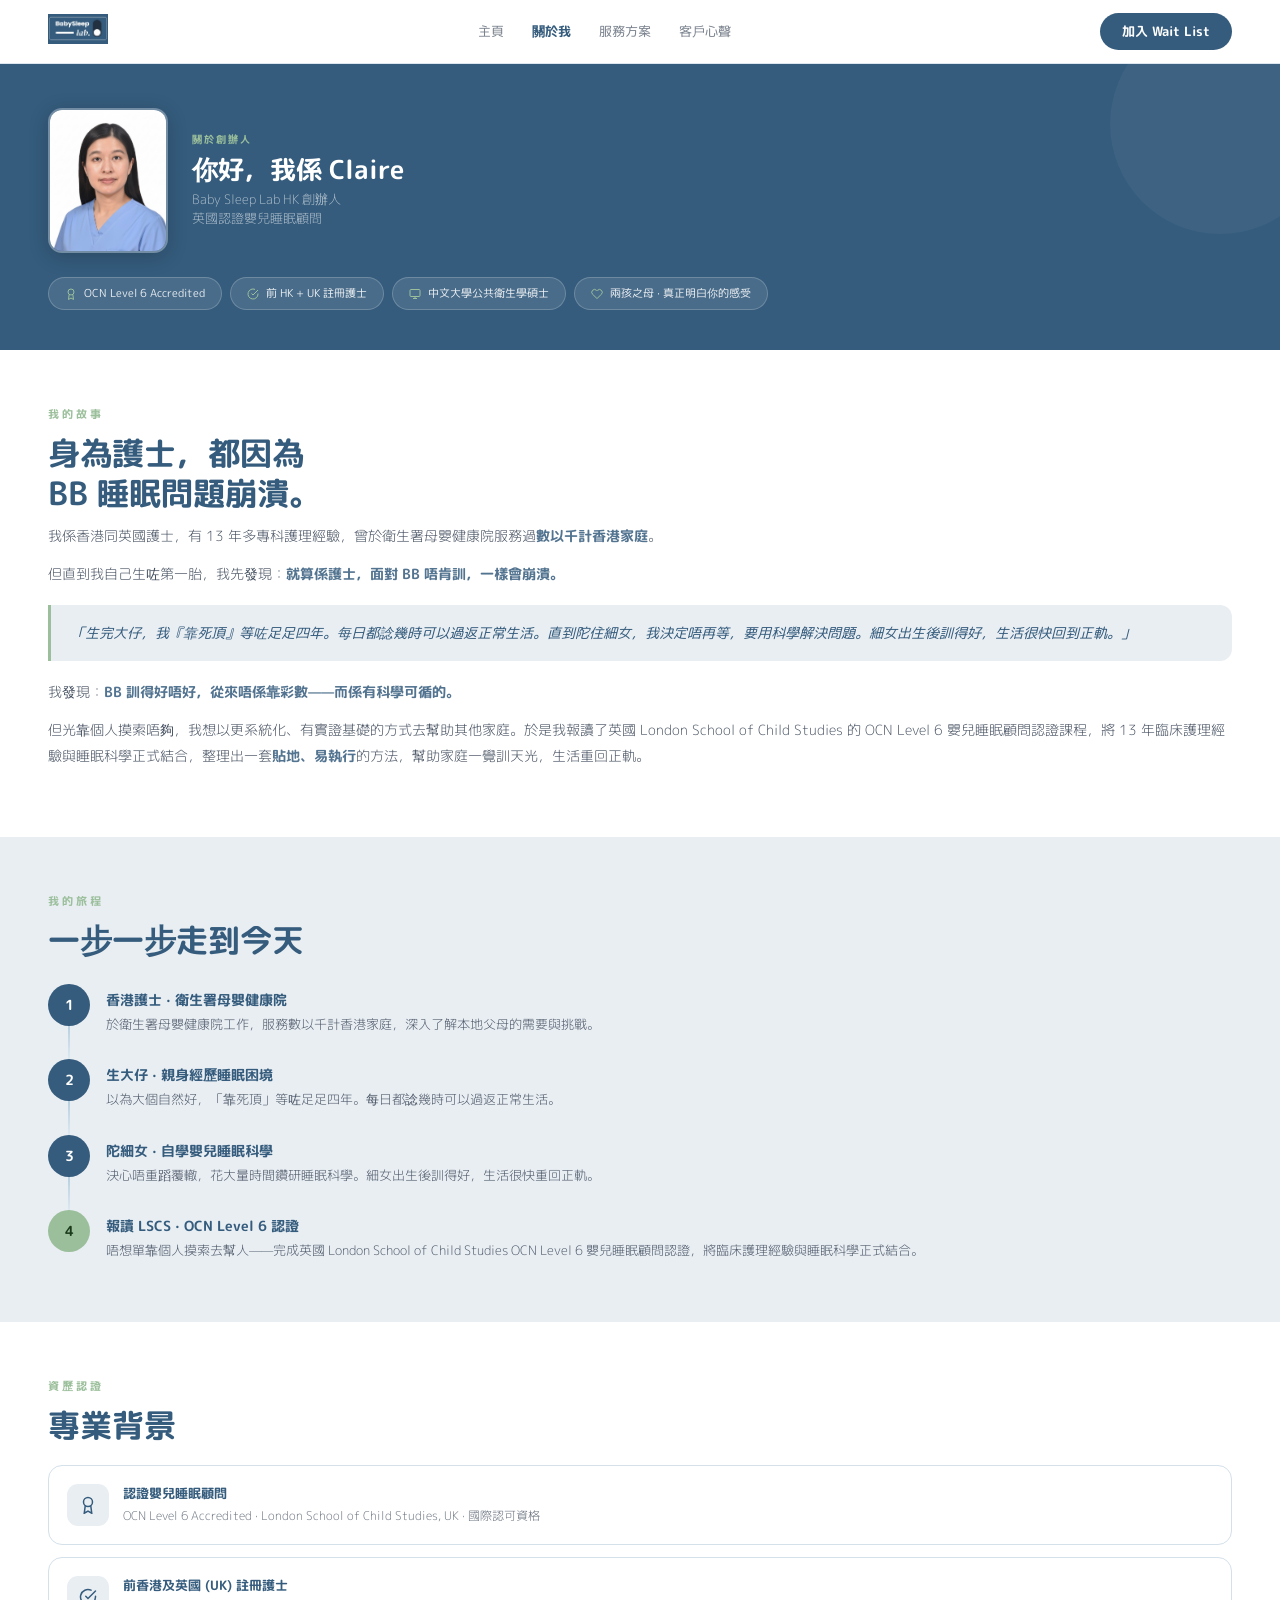
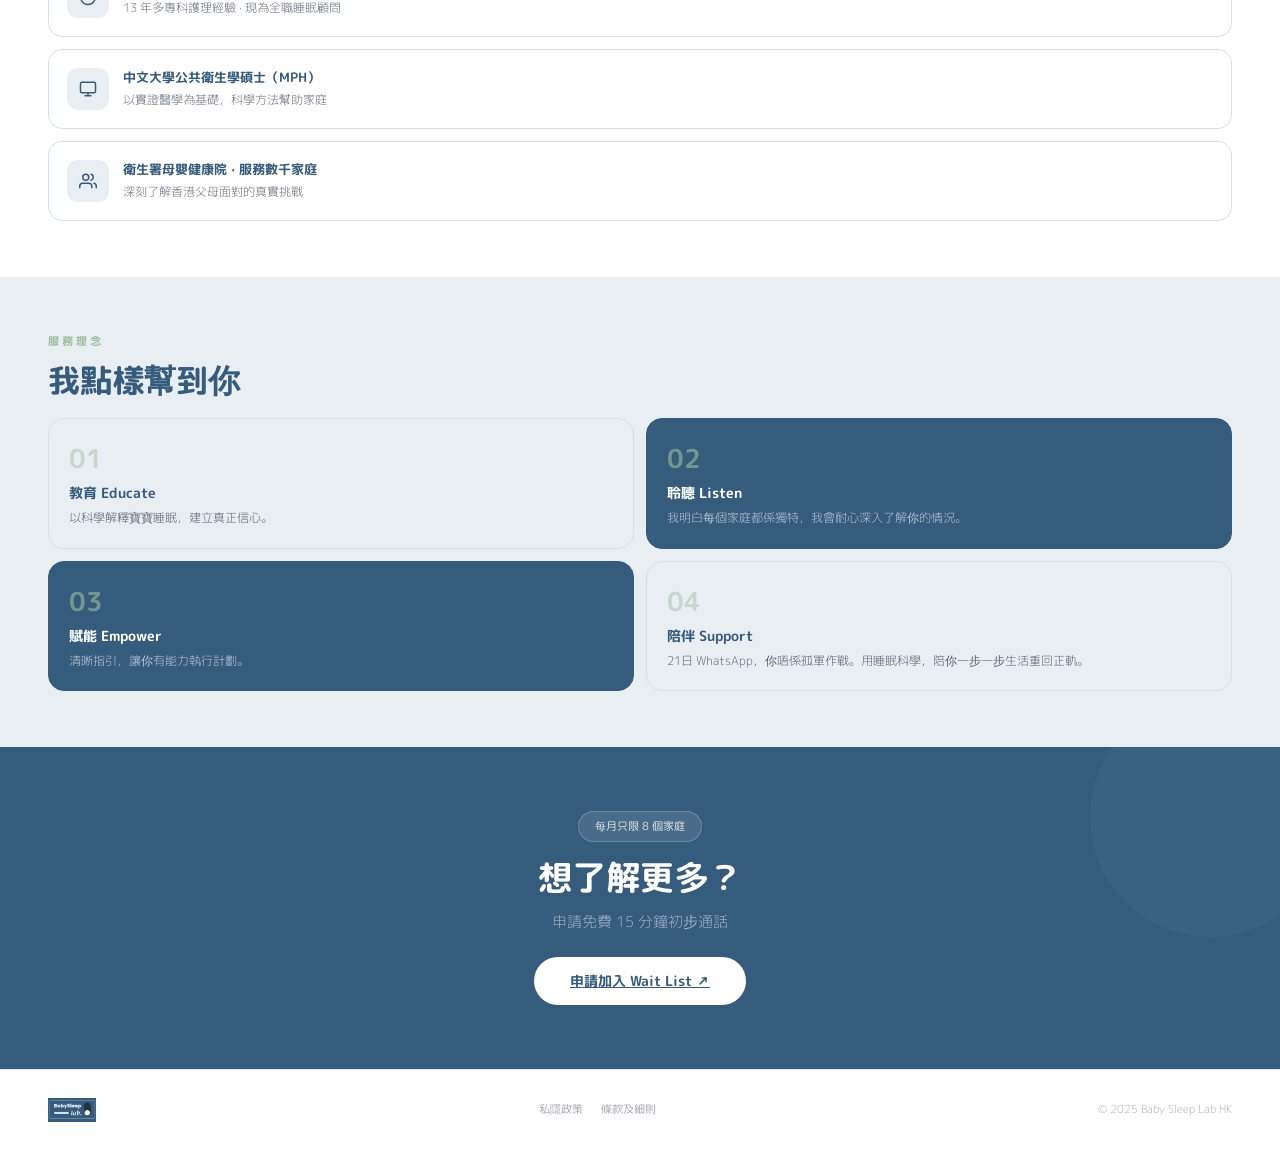
==== about.html @ 4fda9b07 "Add files via upload" ====
<!DOCTYPE html>
<html lang="zh-HK">
<head>
<meta charset="UTF-8">
<meta name="viewport" content="width=device-width, initial-scale=1.0">
<title>關於我 Claire | Baby Sleep Lab HK | 香港嬰兒睡眠顧問</title>
<meta name="description" content="前香港及英國 NHS 註冊護士，OCN Level 6 認證嬰兒睡眠顧問，中文大學公共衛生學碩士。身為護士都因為 BB 睡眠問題崩潰——你的感受，我完全明白。">
<link rel="stylesheet" href="style.css">
<style>
.about-hero{background:var(--blue);padding:44px 48px 40px;position:relative;overflow:hidden;}
.about-hero::before{content:'';position:absolute;top:-50px;right:-50px;width:220px;height:220px;border-radius:50%;background:rgba(255,255,255,0.04);}
.ahgrid{display:grid;grid-template-columns:120px 1fr;gap:24px;align-items:center;position:relative;z-index:1;margin-bottom:24px;}
.av-photo{width:120px;height:145px;border-radius:14px;overflow:hidden;border:2px solid rgba(255,255,255,0.3);flex-shrink:0;box-shadow:0 4px 20px rgba(0,0,0,0.2);}
.av-photo img{width:100%;height:100%;object-fit:cover;object-position:center top;}
.hero-ey{font-size:10px;letter-spacing:2px;text-transform:uppercase;color:var(--green);font-weight:700;margin-bottom:6px;display:block;}
.hero-name{font-size:26px;font-weight:700;color:var(--white);line-height:1.25;margin-bottom:4px;}
.hero-role{font-size:13px;color:rgba(255,255,255,0.6);font-weight:300;line-height:1.5;}
.cpills{display:flex;flex-wrap:wrap;gap:8px;position:relative;z-index:1;}
.cp{background:rgba(255,255,255,0.1);border:0.5px solid rgba(255,255,255,0.2);border-radius:18px;padding:7px 16px;font-size:11px;color:rgba(255,255,255,0.88);font-weight:400;display:flex;align-items:center;gap:7px;}
.cp svg{width:12px;height:12px;stroke:var(--green);fill:none;stroke-width:2;flex-shrink:0;}
.qblock{border-left:3px solid var(--green);padding:16px 20px;background:var(--silver);border-radius:0 12px 12px 0;margin:18px 0;}
.qblock p{font-style:italic;color:var(--blue);font-size:14px;line-height:1.75;font-weight:400;}
.tlrow{display:grid;grid-template-columns:42px 1fr;gap:0 16px;position:relative;}
.tlrow:not(:last-child)::before{content:'';position:absolute;left:20px;top:42px;bottom:0;width:1.5px;background:linear-gradient(to bottom,#b8d0e0,#dde8f0);}
.tldot{width:42px;height:42px;border-radius:50%;background:var(--blue);color:var(--white);display:flex;align-items:center;justify-content:center;font-size:14px;font-weight:700;position:relative;z-index:1;flex-shrink:0;}
.tldot.g{background:var(--green);color:#1a3a1a;}
.tlbody{padding:6px 0 24px;}
.tlbody h4{font-size:14px;font-weight:700;color:var(--blue);margin-bottom:4px;}
.tlbody p{font-size:13px;color:var(--dark);line-height:1.65;font-weight:300;opacity:0.8;}
.tlrow:last-child .tlbody{padding-bottom:4px;}
.credgrid{display:flex;flex-direction:column;gap:12px;}
.credcard{background:var(--white);border-radius:14px;padding:18px;border:0.5px solid #d4e0ea;display:flex;gap:14px;align-items:flex-start;}
.credico{width:42px;height:42px;border-radius:11px;background:var(--silver);display:flex;align-items:center;justify-content:center;flex-shrink:0;}
.credico svg{width:18px;height:18px;stroke:var(--blue);fill:none;stroke-width:2;stroke-linecap:round;}
.credcard h4{font-size:13px;font-weight:700;color:var(--blue);margin-bottom:3px;}
.credcard p{font-size:12px;color:var(--dark);line-height:1.6;font-weight:300;opacity:0.7;}
.mc-grid{display:grid;grid-template-columns:1fr 1fr;gap:12px;}
.mc{border-radius:16px;padding:20px;border:0.5px solid #d4e0ea;}
.mc.hi{background:var(--blue);border-color:var(--blue);}
.mcnum{font-size:26px;font-weight:700;color:var(--green);margin-bottom:6px;opacity:0.45;}
.mc.hi .mcnum{color:#9BBF9B;opacity:0.6;}
.mc h3{font-size:14px;font-weight:700;color:var(--blue);margin-bottom:5px;}
.mc.hi h3{color:var(--white);}
.mc p{font-size:12px;color:var(--dark);line-height:1.65;font-weight:300;opacity:0.75;}
.mc.hi p{color:rgba(255,255,255,0.68);opacity:1;}

@media(max-width:768px){
  .about-hero{padding:28px 18px 24px;}
  .ahgrid{grid-template-columns:88px 1fr;gap:16px;}
  .av-photo{width:88px;height:105px;}
  .hero-name{font-size:20px;}
  .hero-role{font-size:11px;}
  .cp{font-size:10px;padding:5px 12px;}
  .mc-grid{grid-template-columns:1fr 1fr;}
  .tlrow{grid-template-columns:36px 1fr;gap:0 12px;}
  .tldot{width:36px;height:36px;font-size:12px;}
  .tlrow:not(:last-child)::before{left:17px;top:36px;}
}
</style>
</head>
<body>

<nav class="nav">
  <a href="index.html"><img src="images/logo.png" alt="Baby Sleep Lab HK"></a>
  <div class="nav-links">
    <a href="index.html">主頁</a>
    <a href="about.html" class="active">關於我</a>
    <a href="services.html">服務方案</a>
    <a href="testimonials.html">客戶心聲</a>
  </div>
  <a href="index.html#apply" class="nav-btn">加入 Wait List</a>
</nav>

<div class="about-hero">
  <div class="ahgrid">
    <div class="av-photo"><img src="images/claire.jpg" alt="Claire"></div>
    <div>
      <span class="hero-ey">關於創辦人</span>
      <div class="hero-name">你好，我係 Claire</div>
      <div class="hero-role">Baby Sleep Lab HK 創辦人<br>英國認證嬰兒睡眠顧問</div>
    </div>
  </div>
  <div class="cpills">
    <span class="cp"><svg viewBox="0 0 24 24"><circle cx="12" cy="8" r="6"/><path d="M8.21 13.89L7 23l5-3 5 3-1.21-9.12"/></svg>OCN Level 6 Accredited</span>
    <span class="cp"><svg viewBox="0 0 24 24"><path d="M22 11.08V12a10 10 0 1 1-5.93-9.14"/><polyline points="22 4 12 14.01 9 11.01"/></svg>前 HK + UK 註冊護士</span>
    <span class="cp"><svg viewBox="0 0 24 24"><rect x="2" y="3" width="20" height="14" rx="2"/><path d="M8 21h8M12 17v4"/></svg>中文大學公共衛生學碩士</span>
    <span class="cp"><svg viewBox="0 0 24 24"><path d="M20.84 4.61a5.5 5.5 0 0 0-7.78 0L12 5.67l-1.06-1.06a5.5 5.5 0 0 0-7.78 7.78l1.06 1.06L12 21.23l7.78-7.78 1.06-1.06a5.5 5.5 0 0 0 0-7.78z"/></svg>兩孩之母 · 真正明白你的感受</span>
  </div>
</div>

<div class="sec">
  <span class="ey">我的故事</span>
  <h2 class="h2">身為護士，都因為<br>BB 睡眠問題崩潰。</h2>
  <p class="body-txt">我係香港同英國護士，有 13 年多專科護理經驗，曾於衛生署母嬰健康院服務過<strong>數以千計香港家庭</strong>。</p>
  <p class="body-txt">但直到我自己生咗第一胎，我先發現：<strong>就算係護士，面對 BB 唔肯訓，一樣會崩潰。</strong></p>
  <div class="qblock"><p>「生完大仔，我『靠死頂』等咗足足四年。每日都諗幾時可以過返正常生活。直到陀住細女，我決定唔再等，要用科學解決問題。細女出生後訓得好，生活很快回到正軌。」</p></div>
  <p class="body-txt">我發現：<strong>BB 訓得好唔好，從來唔係靠彩數——而係有科學可循的。</strong></p>
  <p class="body-txt">但光靠個人摸索唔夠，我想以更系統化、有實證基礎的方式去幫助其他家庭。於是我報讀了英國 London School of Child Studies 的 OCN Level 6 嬰兒睡眠顧問認證課程，將 13 年臨床護理經驗與睡眠科學正式結合，整理出一套<strong>貼地、易執行</strong>的方法，幫助家庭一覺訓天光，生活重回正軌。</p>
</div>

<div class="sec sl">
  <span class="ey">我的旅程</span>
  <h2 class="h2" style="margin-bottom:24px;">一步一步走到今天</h2>
  <div class="tlrow"><div class="tldot">1</div><div class="tlbody"><h4>香港護士 · 衛生署母嬰健康院</h4><p>於衛生署母嬰健康院工作，服務數以千計香港家庭，深入了解本地父母的需要與挑戰。</p></div></div>
  <div class="tlrow"><div class="tldot">2</div><div class="tlbody"><h4>生大仔 · 親身經歷睡眠困境</h4><p>以為大個自然好，「靠死頂」等咗足足四年。每日都諗幾時可以過返正常生活。</p></div></div>
  <div class="tlrow"><div class="tldot">3</div><div class="tlbody"><h4>陀細女 · 自學嬰兒睡眠科學</h4><p>決心唔重蹈覆轍，花大量時間鑽研睡眠科學。細女出生後訓得好，生活很快重回正軌。</p></div></div>
  <div class="tlrow"><div class="tldot g">4</div><div class="tlbody"><h4>報讀 LSCS · OCN Level 6 認證</h4><p>唔想單靠個人摸索去幫人——完成英國 London School of Child Studies OCN Level 6 嬰兒睡眠顧問認證，將臨床護理經驗與睡眠科學正式結合。</p></div></div>
</div>

<div class="sec">
  <span class="ey">資歷認證</span>
  <h2 class="h2" style="margin-bottom:20px;">專業背景</h2>
  <div class="credgrid">
    <div class="credcard"><div class="credico"><svg viewBox="0 0 24 24"><circle cx="12" cy="8" r="6"/><path d="M8.21 13.89L7 23l5-3 5 3-1.21-9.12"/></svg></div><div><h4>認證嬰兒睡眠顧問</h4><p>OCN Level 6 Accredited · London School of Child Studies, UK · 國際認可資格</p></div></div>
    <div class="credcard"><div class="credico"><svg viewBox="0 0 24 24"><path d="M22 11.08V12a10 10 0 1 1-5.93-9.14"/><polyline points="22 4 12 14.01 9 11.01"/></svg></div><div><h4>前香港及英國 (UK) 註冊護士</h4><p>13 年多專科護理經驗 · 現為全職睡眠顧問</p></div></div>
    <div class="credcard"><div class="credico"><svg viewBox="0 0 24 24"><rect x="2" y="3" width="20" height="14" rx="2"/><path d="M8 21h8M12 17v4"/></svg></div><div><h4>中文大學公共衛生學碩士（MPH）</h4><p>以實證醫學為基礎，科學方法幫助家庭</p></div></div>
    <div class="credcard"><div class="credico"><svg viewBox="0 0 24 24"><path d="M17 21v-2a4 4 0 0 0-4-4H5a4 4 0 0 0-4 4v2"/><circle cx="9" cy="7" r="4"/><path d="M23 21v-2a4 4 0 0 0-3-3.87"/><path d="M16 3.13a4 4 0 0 1 0 7.75"/></svg></div><div><h4>衛生署母嬰健康院 · 服務數千家庭</h4><p>深刻了解香港父母面對的真實挑戰</p></div></div>
  </div>
</div>

<div class="sec sl">
  <span class="ey">服務理念</span>
  <h2 class="h2" style="margin-bottom:18px;">我點樣幫到你</h2>
  <div class="mc-grid">
    <div class="mc"><div class="mcnum">01</div><h3>教育 Educate</h3><p>以科學解釋寶寶睡眠，建立真正信心。</p></div>
    <div class="mc hi"><div class="mcnum">02</div><h3>聆聽 Listen</h3><p>我明白每個家庭都係獨特，我會耐心深入了解你的情況。</p></div>
    <div class="mc hi"><div class="mcnum">03</div><h3>賦能 Empower</h3><p>清晰指引，讓你有能力執行計劃。</p></div>
    <div class="mc"><div class="mcnum">04</div><h3>陪伴 Support</h3><p>21日 WhatsApp，你唔係孤軍作戰。用睡眠科學，陪你一步一步生活重回正軌。</p></div>
  </div>
</div>

<div class="cta-sec">
  <div class="cl"><span>每月只限 8 個家庭</span></div>
  <h2>想了解更多？</h2>
  <p>申請免費 15 分鐘初步通話</p>
  <a href="index.html#apply" class="btn-white" style="display:inline-block;">申請加入 Wait List ↗</a>
</div>

<div class="footer">
  <img src="images/logo.png" alt="Baby Sleep Lab HK">
  <div class="footer-links"><a href="#">私隱政策</a><a href="#">條款及細則</a></div>
  <p>© 2025 Baby Sleep Lab HK</p>
</div>

</body>
</html>
---- style.css ----
@import url('https://fonts.googleapis.com/css2?family=M+PLUS+Rounded+1c:wght@300;400;500;700&display=swap');

*{box-sizing:border-box;margin:0;padding:0;}
:root{
  --blue:#355C7D;
  --green:#9BBF9B;
  --silver:#E9EEF3;
  --dark:#233043;
  --white:#FFFFFF;
  --cream:#F8F5F0;
  --f:'M PLUS Rounded 1c',sans-serif;
}
body{font-family:var(--f);color:var(--dark);}

/* ── NAV ── */
.nav{background:var(--white);padding:0 48px;height:64px;display:flex;justify-content:space-between;align-items:center;border-bottom:0.5px solid #dde6ee;position:sticky;top:0;z-index:100;}
.nav img{height:30px;}
.nav-links{display:flex;gap:28px;align-items:center;}
.nav-links a{font-size:13px;color:var(--dark);opacity:0.6;text-decoration:none;cursor:pointer;}
.nav-links a.active{opacity:1;color:var(--blue);font-weight:700;}
.nav-btn{background:var(--blue);color:var(--white);padding:9px 22px;border-radius:24px;font-size:13px;border:none;cursor:pointer;font-family:var(--f);font-weight:700;text-decoration:none;}

/* ── FOMO BAR ── */
.fomo-bar{background:linear-gradient(135deg,#2a4a6a,var(--blue));padding:10px 20px;display:flex;align-items:center;justify-content:center;gap:8px;}
.fomo-dot{width:8px;height:8px;border-radius:50%;background:#ff6b6b;animation:fp 1.5s infinite;flex-shrink:0;}
@keyframes fp{0%,100%{opacity:1;transform:scale(1);}50%{opacity:0.5;transform:scale(0.8);}}
.fomo-bar span{font-size:12px;color:rgba(255,255,255,0.9);text-align:center;}
.fomo-bar strong{color:#FFD700;font-weight:700;}

/* ── COMMON ── */
.ey{font-size:11px;letter-spacing:3px;text-transform:uppercase;color:var(--green);font-weight:700;display:block;margin-bottom:10px;}
.h1{font-size:48px;font-weight:700;line-height:1.18;color:var(--blue);margin-bottom:14px;}
.h1 em{font-style:normal;color:#4a7fa8;}
.h2{font-size:32px;font-weight:700;color:var(--blue);line-height:1.25;margin-bottom:10px;}
.sub{font-size:15px;color:var(--dark);opacity:0.6;font-weight:300;line-height:1.75;margin-bottom:28px;}
.body-txt{font-size:14px;color:var(--dark);opacity:0.85;line-height:1.85;font-weight:300;margin-bottom:12px;}
.body-txt strong{font-weight:700;color:var(--blue);}
.sec{padding:56px 48px;background:var(--white);}
.sec.sl{background:var(--silver);}
.sec.cr{background:var(--cream);}
.divider{height:0.5px;background:#e0eaf2;}
.btn-main{background:var(--blue);color:var(--white);padding:14px 32px;border-radius:28px;font-size:14px;font-weight:700;border:none;cursor:pointer;font-family:var(--f);display:inline-block;text-decoration:none;}
.btn-outline{background:transparent;color:var(--blue);padding:14px 32px;border-radius:28px;font-size:14px;font-weight:500;border:1.5px solid var(--blue);cursor:pointer;font-family:var(--f);display:inline-block;text-decoration:none;}
.btn-white{background:var(--white);color:var(--blue);padding:14px 36px;border-radius:28px;font-size:14px;font-weight:700;border:none;cursor:pointer;font-family:var(--f);}

/* ── TRUST BAR ── */
.trust-bar{background:var(--blue);padding:20px 48px;display:flex;justify-content:space-around;flex-wrap:wrap;}
.ti{display:flex;flex-direction:column;align-items:center;gap:4px;padding:8px 20px;}
.tn{font-size:24px;font-weight:700;color:var(--white);}
.tl{font-size:10px;color:rgba(255,255,255,0.55);letter-spacing:1px;text-transform:uppercase;}

/* ── CERT ROWS ── */
.cert-stack{display:flex;flex-direction:column;gap:8px;}
.crow{display:flex;align-items:center;gap:10px;background:var(--white);border:0.5px solid #c4d4de;border-radius:12px;padding:10px 14px;}
.cico{width:30px;height:30px;border-radius:8px;background:var(--silver);display:flex;align-items:center;justify-content:center;flex-shrink:0;}
.cico svg{width:13px;height:13px;stroke:var(--blue);fill:none;stroke-width:2;stroke-linecap:round;stroke-linejoin:round;}
.cmain{font-size:13px;font-weight:700;color:var(--blue);}
.csub{font-size:11px;color:var(--dark);opacity:0.5;font-weight:300;}

/* ── STEPS ── */
.step{display:grid;grid-template-columns:52px 1fr;gap:0 18px;position:relative;}
.step:not(:last-child)::before{content:'';position:absolute;left:25px;top:52px;bottom:0;width:1.5px;background:linear-gradient(to bottom,#b8d0e0,#dde8f0);}
.sn{width:52px;height:52px;border-radius:50%;background:var(--blue);color:var(--white);display:flex;align-items:center;justify-content:center;font-size:18px;font-weight:700;position:relative;z-index:1;flex-shrink:0;}
.sn.g{background:var(--green);color:#1a3a1a;}
.sb{padding:8px 0 30px;}
.stag{display:inline-flex;font-size:10px;letter-spacing:1.5px;text-transform:uppercase;padding:3px 10px;border-radius:18px;margin-bottom:8px;font-weight:700;}
.tf{background:#E8F5E9;color:#2e7d32;}
.ti2{background:var(--silver);color:var(--blue);}
.ts{background:#FFF8E1;color:#e65100;}
.sb h3{font-size:16px;font-weight:700;color:var(--blue);margin-bottom:5px;}
.sb p{font-size:13px;color:var(--dark);line-height:1.75;font-weight:300;opacity:0.82;}
.sb p strong{font-weight:700;color:var(--blue);}
.chips{display:flex;flex-wrap:wrap;gap:6px;margin-top:8px;}
.chip{font-size:11px;color:var(--blue);background:var(--white);border:0.5px solid #b8d0e0;border-radius:18px;padding:4px 12px;}
.chip.hl{background:var(--blue);color:var(--white);border-color:var(--blue);}
.bonus-bx{background:#FFF8E1;border:0.5px solid #f0d080;border-radius:10px;padding:12px 14px;margin-top:10px;display:flex;gap:10px;}
.bonus-ico{width:26px;height:26px;border-radius:6px;background:#FFE082;display:flex;align-items:center;justify-content:center;flex-shrink:0;}
.bonus-ico svg{width:11px;height:11px;stroke:#e65100;fill:none;stroke-width:2.5;stroke-linecap:round;}
.bonus-txt p{font-size:12px;color:#7a4000;font-weight:300;line-height:1.55;}
.bonus-txt strong{font-weight:700;}
.step:last-child .sb{padding-bottom:4px;}

/* ── NOTE BAR ── */
.nb{background:var(--blue);padding:20px 48px;display:flex;align-items:flex-start;gap:14px;}
.nb svg{width:16px;height:16px;stroke:var(--green);fill:none;stroke-width:2;flex-shrink:0;margin-top:2px;}
.nb p{font-size:14px;color:rgba(255,255,255,0.82);font-weight:300;line-height:1.65;}
.nb p strong{font-weight:700;color:var(--white);}

/* ── BEFORE AFTER ── */
.ba-row{display:flex;gap:12px;align-items:stretch;margin-bottom:10px;}
.ba-card{flex:1;border-radius:14px;padding:18px;border:0.5px solid #d4e0ea;background:var(--white);}
.ba-tag{display:inline-block;font-size:9px;letter-spacing:1.5px;text-transform:uppercase;padding:3px 9px;border-radius:16px;margin-bottom:10px;font-weight:700;}
.btb{background:#fde8e8;color:#c0392b;}
.bta{background:#e8f5e9;color:#2e7d32;}
.ba-card h4{font-size:24px;font-weight:700;color:var(--blue);margin-bottom:4px;}
.ba-card p{font-size:12px;color:var(--dark);font-weight:300;opacity:0.7;}
.ba-mid{display:flex;align-items:center;justify-content:center;font-size:24px;color:var(--green);font-weight:700;flex-shrink:0;}
.ba-note{text-align:center;padding:12px 16px;background:var(--silver);border-radius:11px;font-size:13px;color:var(--blue);font-weight:500;}

/* ── TESTIMONIAL CARDS ── */
.tgrid{display:grid;grid-template-columns:1fr 1fr;gap:14px;}
.tc{background:var(--white);border-radius:14px;padding:22px;border:0.5px solid #d4e0ea;}
.tc.sl{background:var(--silver);}
.stars{display:flex;gap:3px;margin-bottom:10px;}
.star{color:var(--green);font-size:14px;}
.tq{font-size:14px;color:var(--dark);line-height:1.8;font-weight:300;font-style:italic;margin-bottom:12px;opacity:0.9;}
.tname{font-size:13px;color:var(--blue);font-weight:700;}
.tdet{font-size:11px;color:var(--dark);opacity:0.4;margin-top:2px;}

/* ── WAIT LIST FORM ── */
.form-wrap{background:var(--white);border-radius:16px;padding:32px;border:0.5px solid #cddae6;}
.fg{display:grid;grid-template-columns:1fr 1fr;gap:15px 20px;}
.fi{display:flex;flex-direction:column;gap:7px;}
.fi.full{grid-column:1/-1;}
.fi label{font-size:11px;letter-spacing:1.5px;text-transform:uppercase;color:var(--blue);font-weight:700;opacity:0.75;}
.req{color:var(--green);}
input,select,textarea{font-family:var(--f);font-size:14px;color:var(--dark);background:var(--white);border:0.5px solid #b8cedd;border-radius:10px;padding:12px 14px;width:100%;outline:none;font-weight:300;transition:border-color 0.2s;-webkit-appearance:none;}
input:focus,select:focus,textarea:focus{border-color:var(--blue);}
select{background-image:url("data:image/svg+xml,%3Csvg xmlns='http://www.w3.org/2000/svg' width='12' height='8' viewBox='0 0 12 8'%3E%3Cpath d='M1 1l5 5 5-5' stroke='%23355C7D' stroke-width='1.5' fill='none' stroke-linecap='round'/%3E%3C/svg%3E");background-repeat:no-repeat;background-position:right 14px center;padding-right:38px;}
textarea{resize:vertical;min-height:80px;line-height:1.6;}
.so{display:flex;flex-direction:column;gap:10px;}
.sopt{border:0.5px solid #b8cedd;border-radius:10px;padding:13px 15px;cursor:pointer;transition:all 0.2s;}
.sopt.sel{border-color:var(--blue);background:var(--silver);}
.sopt-t{font-size:13px;font-weight:700;color:var(--dark);}
.sopt-d{font-size:11px;color:var(--dark);opacity:0.5;margin-top:2px;}
.fdiv{height:0.5px;background:#dde6ee;margin:16px 0;}
.priv{display:flex;gap:12px;align-items:flex-start;margin-bottom:16px;}
.priv input{width:18px;height:18px;min-width:18px;margin-top:2px;accent-color:var(--blue);}
.priv p{font-size:12px;color:var(--dark);opacity:0.55;line-height:1.6;font-weight:300;}
.errmsg{font-size:11px;color:#c0392b;margin-top:3px;display:none;}
.succ{display:none;text-align:center;padding:40px;}
.sr{width:52px;height:52px;border-radius:50%;background:var(--green);display:flex;align-items:center;justify-content:center;margin:0 auto 14px;}
.sr svg{width:22px;height:22px;}
.succ h3{font-size:22px;font-weight:700;color:var(--blue);margin-bottom:8px;}
.succ p{font-size:14px;color:var(--dark);opacity:0.65;line-height:1.7;font-weight:300;}
.ln{display:inline-flex;align-items:center;gap:6px;background:#FFF3E0;border:0.5px solid #e8c98a;border-radius:18px;padding:5px 13px;margin-bottom:18px;}
.ln span{font-size:11px;color:#7a5010;font-weight:500;}
.ln svg{width:11px;height:11px;stroke:#E8973A;fill:none;stroke-width:2;flex-shrink:0;}

/* ── CTA SECTION ── */
.cta-sec{background:var(--blue);padding:64px 48px;text-align:center;position:relative;overflow:hidden;}
.cta-sec::before{content:'';position:absolute;top:-50px;right:-50px;width:240px;height:240px;border-radius:50%;background:rgba(255,255,255,0.03);}
.cl{display:inline-flex;align-items:center;gap:6px;background:rgba(255,255,255,0.1);border:0.5px solid rgba(255,255,255,0.2);border-radius:18px;padding:6px 16px;margin-bottom:14px;}
.cl span{font-size:11px;color:rgba(255,255,255,0.8);}
.cta-sec h2{font-size:34px;font-weight:700;color:var(--white);margin-bottom:12px;line-height:1.25;position:relative;z-index:1;}
.cta-sec p{font-size:15px;color:rgba(255,255,255,0.55);margin-bottom:24px;font-weight:300;position:relative;z-index:1;}

/* ── FOOTER ── */
.footer{padding:28px 48px;display:flex;justify-content:space-between;align-items:center;border-top:0.5px solid #dde6ee;flex-wrap:wrap;gap:12px;}
.footer img{height:24px;}
.footer p{font-size:11px;color:var(--dark);opacity:0.4;font-weight:300;}
.footer-links{display:flex;gap:18px;}
.footer-links a{font-size:11px;color:var(--dark);opacity:0.4;cursor:pointer;text-decoration:none;}

/* ── MOBILE RESPONSIVE ── */
@media(max-width:768px){
  .nav{padding:10px 18px;height:auto;}
  .nav-links{display:none;}
  .fomo-bar{padding:8px 16px;}
  .fomo-bar span{font-size:11px;}
  .h1{font-size:28px;}
  .h2{font-size:21px;}
  .sub{font-size:13px;margin-bottom:18px;}
  .sec{padding:24px 18px;}
  .trust-bar{padding:14px 16px;display:grid;grid-template-columns:1fr 1fr;gap:8px;}
  .ti{background:rgba(255,255,255,0.07);border-radius:10px;padding:10px;}
  .tn{font-size:18px;}
  .btn-main,.btn-outline{width:100%;text-align:center;padding:13px;}
  .tgrid{grid-template-columns:1fr;}
  .fg{grid-template-columns:1fr;}
  .fi.full{grid-column:1;}
  .nb{padding:16px 18px;}
  .cta-sec{padding:36px 18px;}
  .cta-sec h2{font-size:24px;}
  .footer{padding:18px;flex-direction:column;align-items:center;text-align:center;}
  .step{grid-template-columns:40px 1fr;gap:0 12px;}
  .sn{width:40px;height:40px;font-size:15px;}
  .step:not(:last-child)::before{left:19px;top:40px;}
  .ba-card h4{font-size:20px;}
}
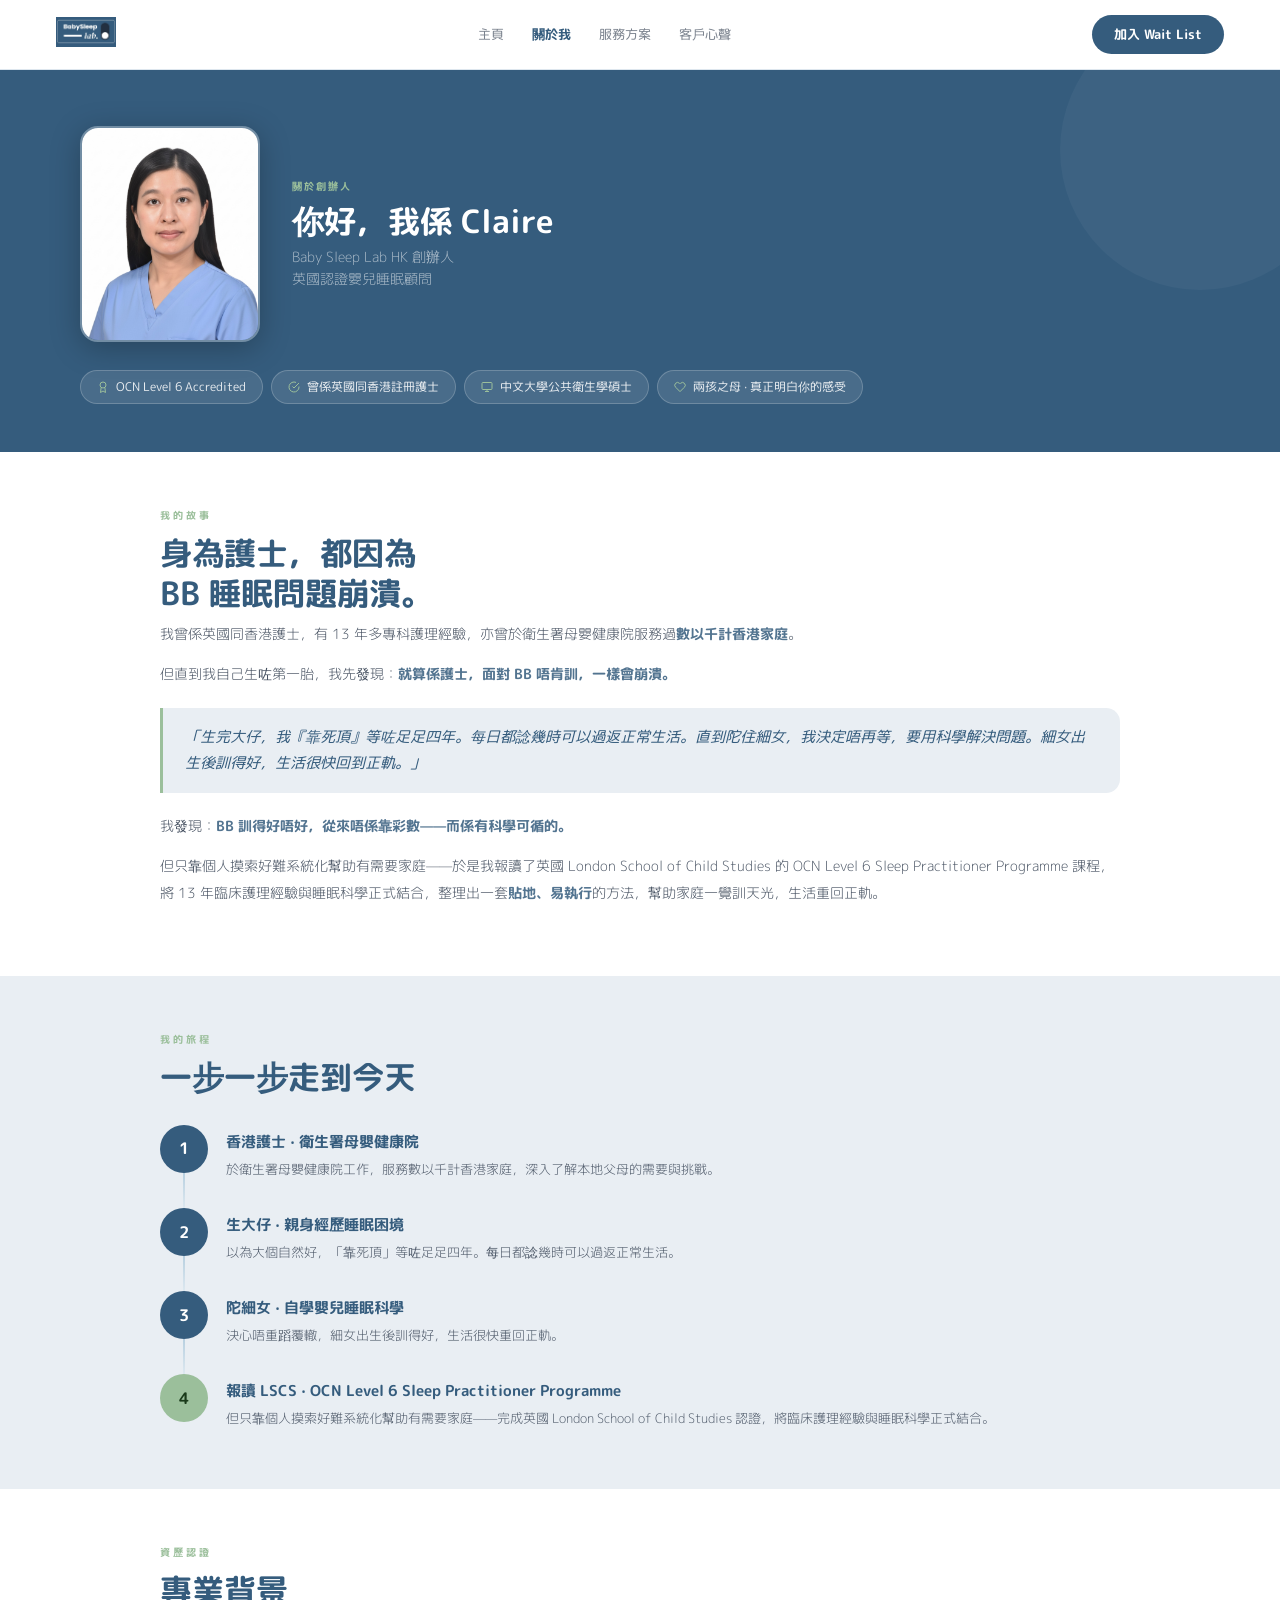
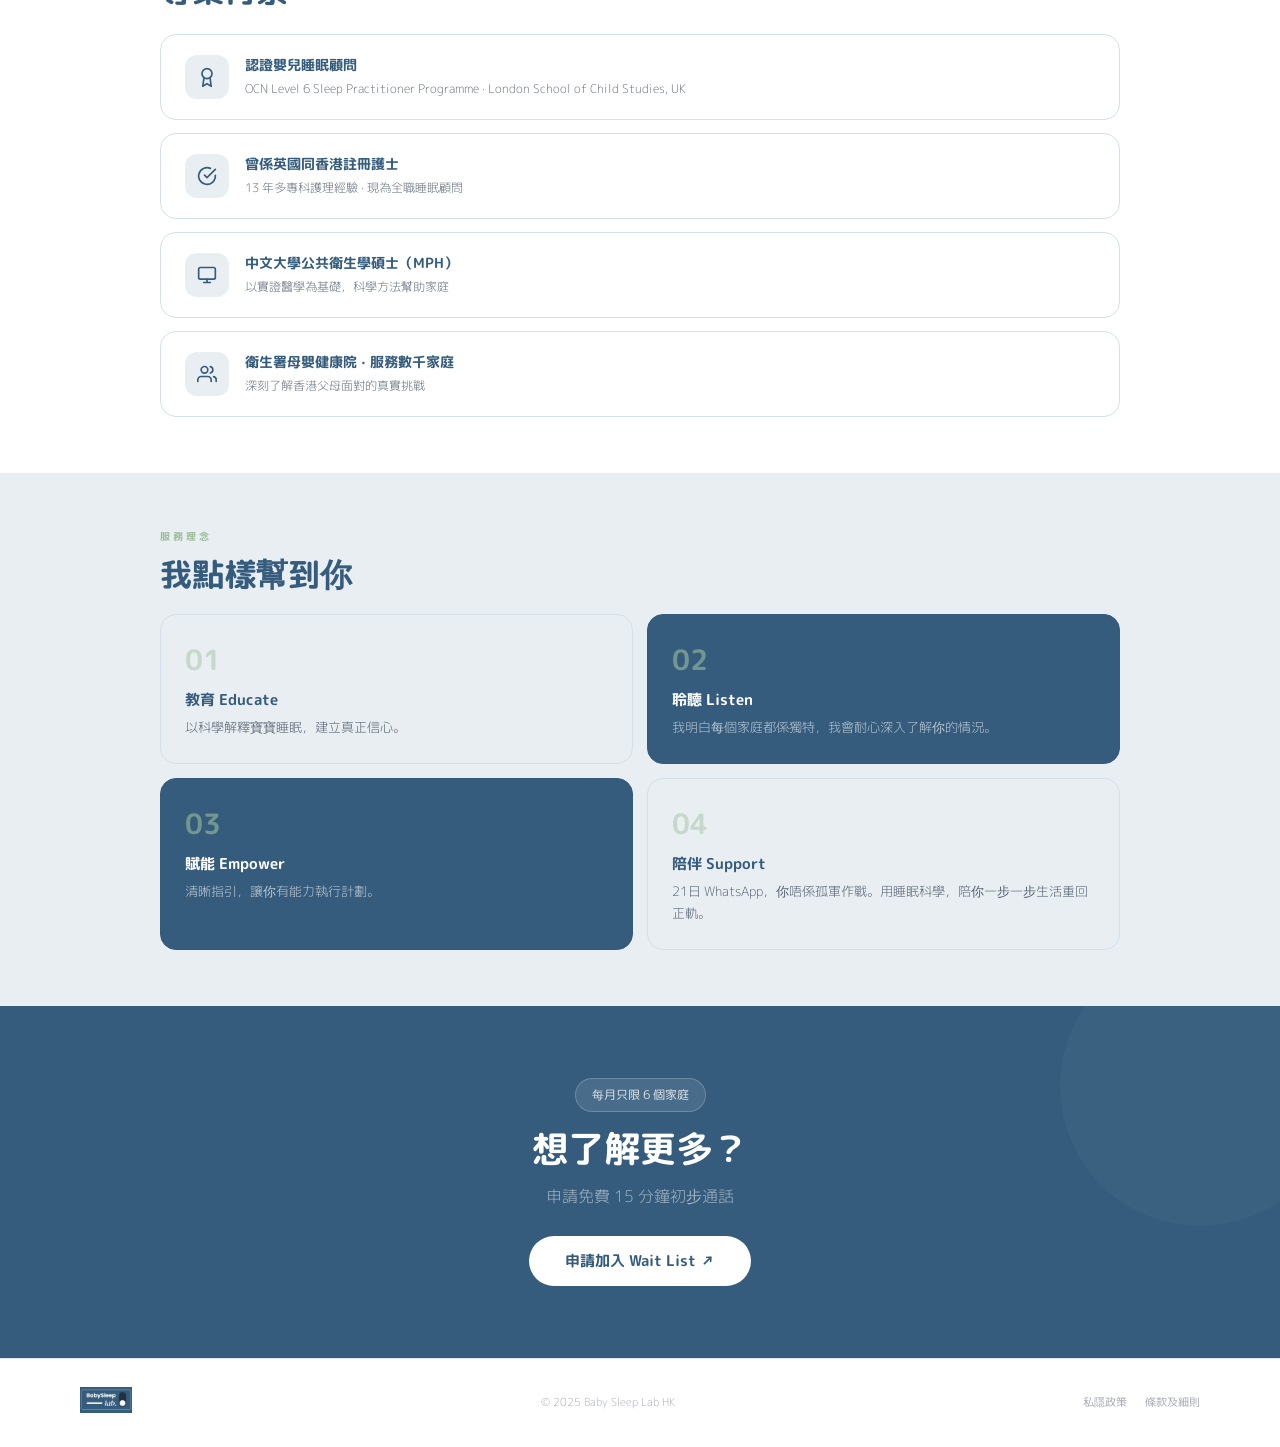
==== commit d7b2e784: "Add files via upload Update website" ====
--- a/about.html
+++ b/about.html
@@ -3,144 +3,66 @@
 <head>
 <meta charset="UTF-8">
 <meta name="viewport" content="width=device-width, initial-scale=1.0">
-<title>關於我 Claire | Baby Sleep Lab HK | 香港嬰兒睡眠顧問</title>
-<meta name="description" content="前香港及英國 NHS 註冊護士，OCN Level 6 認證嬰兒睡眠顧問，中文大學公共衛生學碩士。身為護士都因為 BB 睡眠問題崩潰——你的感受，我完全明白。">
+<title>關於我 Claire | Baby Sleep Lab HK</title>
+<meta name="description" content="身為護士都因為 BB 睡眠問題崩潰。OCN Level 6 Sleep Practitioner Programme 認證，曾係英國同香港護士，中文大學公共衛生學碩士。">
 <link rel="stylesheet" href="style.css">
-<style>
-.about-hero{background:var(--blue);padding:44px 48px 40px;position:relative;overflow:hidden;}
-.about-hero::before{content:'';position:absolute;top:-50px;right:-50px;width:220px;height:220px;border-radius:50%;background:rgba(255,255,255,0.04);}
-.ahgrid{display:grid;grid-template-columns:120px 1fr;gap:24px;align-items:center;position:relative;z-index:1;margin-bottom:24px;}
-.av-photo{width:120px;height:145px;border-radius:14px;overflow:hidden;border:2px solid rgba(255,255,255,0.3);flex-shrink:0;box-shadow:0 4px 20px rgba(0,0,0,0.2);}
-.av-photo img{width:100%;height:100%;object-fit:cover;object-position:center top;}
-.hero-ey{font-size:10px;letter-spacing:2px;text-transform:uppercase;color:var(--green);font-weight:700;margin-bottom:6px;display:block;}
-.hero-name{font-size:26px;font-weight:700;color:var(--white);line-height:1.25;margin-bottom:4px;}
-.hero-role{font-size:13px;color:rgba(255,255,255,0.6);font-weight:300;line-height:1.5;}
-.cpills{display:flex;flex-wrap:wrap;gap:8px;position:relative;z-index:1;}
-.cp{background:rgba(255,255,255,0.1);border:0.5px solid rgba(255,255,255,0.2);border-radius:18px;padding:7px 16px;font-size:11px;color:rgba(255,255,255,0.88);font-weight:400;display:flex;align-items:center;gap:7px;}
-.cp svg{width:12px;height:12px;stroke:var(--green);fill:none;stroke-width:2;flex-shrink:0;}
-.qblock{border-left:3px solid var(--green);padding:16px 20px;background:var(--silver);border-radius:0 12px 12px 0;margin:18px 0;}
-.qblock p{font-style:italic;color:var(--blue);font-size:14px;line-height:1.75;font-weight:400;}
-.tlrow{display:grid;grid-template-columns:42px 1fr;gap:0 16px;position:relative;}
-.tlrow:not(:last-child)::before{content:'';position:absolute;left:20px;top:42px;bottom:0;width:1.5px;background:linear-gradient(to bottom,#b8d0e0,#dde8f0);}
-.tldot{width:42px;height:42px;border-radius:50%;background:var(--blue);color:var(--white);display:flex;align-items:center;justify-content:center;font-size:14px;font-weight:700;position:relative;z-index:1;flex-shrink:0;}
-.tldot.g{background:var(--green);color:#1a3a1a;}
-.tlbody{padding:6px 0 24px;}
-.tlbody h4{font-size:14px;font-weight:700;color:var(--blue);margin-bottom:4px;}
-.tlbody p{font-size:13px;color:var(--dark);line-height:1.65;font-weight:300;opacity:0.8;}
-.tlrow:last-child .tlbody{padding-bottom:4px;}
-.credgrid{display:flex;flex-direction:column;gap:12px;}
-.credcard{background:var(--white);border-radius:14px;padding:18px;border:0.5px solid #d4e0ea;display:flex;gap:14px;align-items:flex-start;}
-.credico{width:42px;height:42px;border-radius:11px;background:var(--silver);display:flex;align-items:center;justify-content:center;flex-shrink:0;}
-.credico svg{width:18px;height:18px;stroke:var(--blue);fill:none;stroke-width:2;stroke-linecap:round;}
-.credcard h4{font-size:13px;font-weight:700;color:var(--blue);margin-bottom:3px;}
-.credcard p{font-size:12px;color:var(--dark);line-height:1.6;font-weight:300;opacity:0.7;}
-.mc-grid{display:grid;grid-template-columns:1fr 1fr;gap:12px;}
-.mc{border-radius:16px;padding:20px;border:0.5px solid #d4e0ea;}
-.mc.hi{background:var(--blue);border-color:var(--blue);}
-.mcnum{font-size:26px;font-weight:700;color:var(--green);margin-bottom:6px;opacity:0.45;}
-.mc.hi .mcnum{color:#9BBF9B;opacity:0.6;}
-.mc h3{font-size:14px;font-weight:700;color:var(--blue);margin-bottom:5px;}
-.mc.hi h3{color:var(--white);}
-.mc p{font-size:12px;color:var(--dark);line-height:1.65;font-weight:300;opacity:0.75;}
-.mc.hi p{color:rgba(255,255,255,0.68);opacity:1;}
-
-@media(max-width:768px){
-  .about-hero{padding:28px 18px 24px;}
-  .ahgrid{grid-template-columns:88px 1fr;gap:16px;}
-  .av-photo{width:88px;height:105px;}
-  .hero-name{font-size:20px;}
-  .hero-role{font-size:11px;}
-  .cp{font-size:10px;padding:5px 12px;}
-  .mc-grid{grid-template-columns:1fr 1fr;}
-  .tlrow{grid-template-columns:36px 1fr;gap:0 12px;}
-  .tldot{width:36px;height:36px;font-size:12px;}
-  .tlrow:not(:last-child)::before{left:17px;top:36px;}
-}
-</style>
 </head>
 <body>
-
 <nav class="nav">
-  <a href="index.html"><img src="images/logo.png" alt="Baby Sleep Lab HK"></a>
-  <div class="nav-links">
-    <a href="index.html">主頁</a>
-    <a href="about.html" class="active">關於我</a>
-    <a href="services.html">服務方案</a>
-    <a href="testimonials.html">客戶心聲</a>
+  <a href="index.html"><img class="logo" src="images/logo.png" alt="Baby Sleep Lab HK"></a>
+  <div class="navlinks"><a href="index.html">主頁</a><a href="about.html" class="act">關於我</a><a href="services.html">服務方案</a><a href="testimonials.html">客戶心聲</a></div>
+  <a href="index.html#waitlist" class="nav-btn">加入 Wait List</a>
+</nav>
+<div class="about-hero">
+  <div class="about-grid">
+    <div class="about-photo"><img src="images/claire.jpg" alt="Claire"></div>
+    <div><span class="about-hero-ey">關於創辦人</span><div class="about-hero-name">你好，我係 Claire</div><div class="about-hero-role">Baby Sleep Lab HK 創辦人<br>英國認證嬰兒睡眠顧問</div></div>
   </div>
-  <a href="index.html#apply" class="nav-btn">加入 Wait List</a>
-</nav>
-
-<div class="about-hero">
-  <div class="ahgrid">
-    <div class="av-photo"><img src="images/claire.jpg" alt="Claire"></div>
-    <div>
-      <span class="hero-ey">關於創辦人</span>
-      <div class="hero-name">你好，我係 Claire</div>
-      <div class="hero-role">Baby Sleep Lab HK 創辦人<br>英國認證嬰兒睡眠顧問</div>
-    </div>
-  </div>
-  <div class="cpills">
-    <span class="cp"><svg viewBox="0 0 24 24"><circle cx="12" cy="8" r="6"/><path d="M8.21 13.89L7 23l5-3 5 3-1.21-9.12"/></svg>OCN Level 6 Accredited</span>
-    <span class="cp"><svg viewBox="0 0 24 24"><path d="M22 11.08V12a10 10 0 1 1-5.93-9.14"/><polyline points="22 4 12 14.01 9 11.01"/></svg>前 HK + UK 註冊護士</span>
-    <span class="cp"><svg viewBox="0 0 24 24"><rect x="2" y="3" width="20" height="14" rx="2"/><path d="M8 21h8M12 17v4"/></svg>中文大學公共衛生學碩士</span>
-    <span class="cp"><svg viewBox="0 0 24 24"><path d="M20.84 4.61a5.5 5.5 0 0 0-7.78 0L12 5.67l-1.06-1.06a5.5 5.5 0 0 0-7.78 7.78l1.06 1.06L12 21.23l7.78-7.78 1.06-1.06a5.5 5.5 0 0 0 0-7.78z"/></svg>兩孩之母 · 真正明白你的感受</span>
+  <div class="about-pills">
+    <span class="about-pill"><svg viewBox="0 0 24 24"><circle cx="12" cy="8" r="6"/><path d="M8.21 13.89L7 23l5-3 5 3-1.21-9.12"/></svg>OCN Level 6 Accredited</span>
+    <span class="about-pill"><svg viewBox="0 0 24 24"><path d="M22 11.08V12a10 10 0 1 1-5.93-9.14"/><polyline points="22 4 12 14.01 9 11.01"/></svg>曾係英國同香港註冊護士</span>
+    <span class="about-pill"><svg viewBox="0 0 24 24"><rect x="2" y="3" width="20" height="14" rx="2"/><path d="M8 21h8M12 17v4"/></svg>中文大學公共衛生學碩士</span>
+    <span class="about-pill"><svg viewBox="0 0 24 24"><path d="M20.84 4.61a5.5 5.5 0 0 0-7.78 0L12 5.67l-1.06-1.06a5.5 5.5 0 0 0-7.78 7.78l1.06 1.06L12 21.23l7.78-7.78 1.06-1.06a5.5 5.5 0 0 0 0-7.78z"/></svg>兩孩之母 · 真正明白你的感受</span>
   </div>
 </div>
-
-<div class="sec">
+<section class="sec"><div class="sec-inner">
   <span class="ey">我的故事</span>
   <h2 class="h2">身為護士，都因為<br>BB 睡眠問題崩潰。</h2>
-  <p class="body-txt">我係香港同英國護士，有 13 年多專科護理經驗，曾於衛生署母嬰健康院服務過<strong>數以千計香港家庭</strong>。</p>
-  <p class="body-txt">但直到我自己生咗第一胎，我先發現：<strong>就算係護士，面對 BB 唔肯訓，一樣會崩潰。</strong></p>
+  <p class="body-t">我曾係英國同香港護士，有 13 年多專科護理經驗，亦曾於衛生署母嬰健康院服務過<strong>數以千計香港家庭</strong>。</p>
+  <p class="body-t">但直到我自己生咗第一胎，我先發現：<strong>就算係護士，面對 BB 唔肯訓，一樣會崩潰。</strong></p>
   <div class="qblock"><p>「生完大仔，我『靠死頂』等咗足足四年。每日都諗幾時可以過返正常生活。直到陀住細女，我決定唔再等，要用科學解決問題。細女出生後訓得好，生活很快回到正軌。」</p></div>
-  <p class="body-txt">我發現：<strong>BB 訓得好唔好，從來唔係靠彩數——而係有科學可循的。</strong></p>
-  <p class="body-txt">但光靠個人摸索唔夠，我想以更系統化、有實證基礎的方式去幫助其他家庭。於是我報讀了英國 London School of Child Studies 的 OCN Level 6 嬰兒睡眠顧問認證課程，將 13 年臨床護理經驗與睡眠科學正式結合，整理出一套<strong>貼地、易執行</strong>的方法，幫助家庭一覺訓天光，生活重回正軌。</p>
-</div>
-
-<div class="sec sl">
+  <p class="body-t">我發現：<strong>BB 訓得好唔好，從來唔係靠彩數——而係有科學可循的。</strong></p>
+  <p class="body-t">但只靠個人摸索好難系統化幫助有需要家庭——於是我報讀了英國 London School of Child Studies 的 OCN Level 6 Sleep Practitioner Programme 課程，將 13 年臨床護理經驗與睡眠科學正式結合，整理出一套<strong>貼地、易執行</strong>的方法，幫助家庭一覺訓天光，生活重回正軌。</p>
+</div></section>
+<section class="sec sl"><div class="sec-inner">
   <span class="ey">我的旅程</span>
-  <h2 class="h2" style="margin-bottom:24px;">一步一步走到今天</h2>
-  <div class="tlrow"><div class="tldot">1</div><div class="tlbody"><h4>香港護士 · 衛生署母嬰健康院</h4><p>於衛生署母嬰健康院工作，服務數以千計香港家庭，深入了解本地父母的需要與挑戰。</p></div></div>
-  <div class="tlrow"><div class="tldot">2</div><div class="tlbody"><h4>生大仔 · 親身經歷睡眠困境</h4><p>以為大個自然好，「靠死頂」等咗足足四年。每日都諗幾時可以過返正常生活。</p></div></div>
-  <div class="tlrow"><div class="tldot">3</div><div class="tlbody"><h4>陀細女 · 自學嬰兒睡眠科學</h4><p>決心唔重蹈覆轍，花大量時間鑽研睡眠科學。細女出生後訓得好，生活很快重回正軌。</p></div></div>
-  <div class="tlrow"><div class="tldot g">4</div><div class="tlbody"><h4>報讀 LSCS · OCN Level 6 認證</h4><p>唔想單靠個人摸索去幫人——完成英國 London School of Child Studies OCN Level 6 嬰兒睡眠顧問認證，將臨床護理經驗與睡眠科學正式結合。</p></div></div>
-</div>
-
-<div class="sec">
+  <h2 class="h2" style="margin-bottom:28px;">一步一步走到今天</h2>
+  <div class="tl-row"><div class="tl-dot">1</div><div class="tl-body"><h4>香港護士 · 衛生署母嬰健康院</h4><p>於衛生署母嬰健康院工作，服務數以千計香港家庭，深入了解本地父母的需要與挑戰。</p></div></div>
+  <div class="tl-row"><div class="tl-dot">2</div><div class="tl-body"><h4>生大仔 · 親身經歷睡眠困境</h4><p>以為大個自然好，「靠死頂」等咗足足四年。每日都諗幾時可以過返正常生活。</p></div></div>
+  <div class="tl-row"><div class="tl-dot">3</div><div class="tl-body"><h4>陀細女 · 自學嬰兒睡眠科學</h4><p>決心唔重蹈覆轍，細女出生後訓得好，生活很快重回正軌。</p></div></div>
+  <div class="tl-row"><div class="tl-dot g">4</div><div class="tl-body"><h4>報讀 LSCS · OCN Level 6 Sleep Practitioner Programme</h4><p>但只靠個人摸索好難系統化幫助有需要家庭——完成英國 London School of Child Studies 認證，將臨床護理經驗與睡眠科學正式結合。</p></div></div>
+</div></section>
+<section class="sec"><div class="sec-inner">
   <span class="ey">資歷認證</span>
-  <h2 class="h2" style="margin-bottom:20px;">專業背景</h2>
-  <div class="credgrid">
-    <div class="credcard"><div class="credico"><svg viewBox="0 0 24 24"><circle cx="12" cy="8" r="6"/><path d="M8.21 13.89L7 23l5-3 5 3-1.21-9.12"/></svg></div><div><h4>認證嬰兒睡眠顧問</h4><p>OCN Level 6 Accredited · London School of Child Studies, UK · 國際認可資格</p></div></div>
-    <div class="credcard"><div class="credico"><svg viewBox="0 0 24 24"><path d="M22 11.08V12a10 10 0 1 1-5.93-9.14"/><polyline points="22 4 12 14.01 9 11.01"/></svg></div><div><h4>前香港及英國 (UK) 註冊護士</h4><p>13 年多專科護理經驗 · 現為全職睡眠顧問</p></div></div>
-    <div class="credcard"><div class="credico"><svg viewBox="0 0 24 24"><rect x="2" y="3" width="20" height="14" rx="2"/><path d="M8 21h8M12 17v4"/></svg></div><div><h4>中文大學公共衛生學碩士（MPH）</h4><p>以實證醫學為基礎，科學方法幫助家庭</p></div></div>
-    <div class="credcard"><div class="credico"><svg viewBox="0 0 24 24"><path d="M17 21v-2a4 4 0 0 0-4-4H5a4 4 0 0 0-4 4v2"/><circle cx="9" cy="7" r="4"/><path d="M23 21v-2a4 4 0 0 0-3-3.87"/><path d="M16 3.13a4 4 0 0 1 0 7.75"/></svg></div><div><h4>衛生署母嬰健康院 · 服務數千家庭</h4><p>深刻了解香港父母面對的真實挑戰</p></div></div>
+  <h2 class="h2" style="margin-bottom:24px;">專業背景</h2>
+  <div class="cred-grid">
+    <div class="cred-card"><div class="cred-ico"><svg viewBox="0 0 24 24"><circle cx="12" cy="8" r="6"/><path d="M8.21 13.89L7 23l5-3 5 3-1.21-9.12"/></svg></div><div><h4>認證嬰兒睡眠顧問</h4><p>OCN Level 6 Sleep Practitioner Programme · London School of Child Studies, UK</p></div></div>
+    <div class="cred-card"><div class="cred-ico"><svg viewBox="0 0 24 24"><path d="M22 11.08V12a10 10 0 1 1-5.93-9.14"/><polyline points="22 4 12 14.01 9 11.01"/></svg></div><div><h4>曾係英國同香港註冊護士</h4><p>13 年多專科護理經驗 · 現為全職睡眠顧問</p></div></div>
+    <div class="cred-card"><div class="cred-ico"><svg viewBox="0 0 24 24"><rect x="2" y="3" width="20" height="14" rx="2"/><path d="M8 21h8M12 17v4"/></svg></div><div><h4>中文大學公共衛生學碩士（MPH）</h4><p>以實證醫學為基礎，科學方法幫助家庭</p></div></div>
+    <div class="cred-card"><div class="cred-ico"><svg viewBox="0 0 24 24"><path d="M17 21v-2a4 4 0 0 0-4-4H5a4 4 0 0 0-4 4v2"/><circle cx="9" cy="7" r="4"/><path d="M23 21v-2a4 4 0 0 0-3-3.87"/><path d="M16 3.13a4 4 0 0 1 0 7.75"/></svg></div><div><h4>衛生署母嬰健康院 · 服務數千家庭</h4><p>深刻了解香港父母面對的真實挑戰</p></div></div>
   </div>
-</div>
-
-<div class="sec sl">
+</div></section>
+<section class="sec sl"><div class="sec-inner">
   <span class="ey">服務理念</span>
-  <h2 class="h2" style="margin-bottom:18px;">我點樣幫到你</h2>
-  <div class="mc-grid">
-    <div class="mc"><div class="mcnum">01</div><h3>教育 Educate</h3><p>以科學解釋寶寶睡眠，建立真正信心。</p></div>
-    <div class="mc hi"><div class="mcnum">02</div><h3>聆聽 Listen</h3><p>我明白每個家庭都係獨特，我會耐心深入了解你的情況。</p></div>
-    <div class="mc hi"><div class="mcnum">03</div><h3>賦能 Empower</h3><p>清晰指引，讓你有能力執行計劃。</p></div>
-    <div class="mc"><div class="mcnum">04</div><h3>陪伴 Support</h3><p>21日 WhatsApp，你唔係孤軍作戰。用睡眠科學，陪你一步一步生活重回正軌。</p></div>
+  <h2 class="h2" style="margin-bottom:20px;">我點樣幫到你</h2>
+  <div class="phil-grid">
+    <div class="phil-card"><div class="phil-num">01</div><h3>教育 Educate</h3><p>以科學解釋寶寶睡眠，建立真正信心。</p></div>
+    <div class="phil-card hi"><div class="phil-num">02</div><h3>聆聽 Listen</h3><p>我明白每個家庭都係獨特，我會耐心深入了解你的情況。</p></div>
+    <div class="phil-card hi"><div class="phil-num">03</div><h3>賦能 Empower</h3><p>清晰指引，讓你有能力執行計劃。</p></div>
+    <div class="phil-card"><div class="phil-num">04</div><h3>陪伴 Support</h3><p>21日 WhatsApp，你唔係孤軍作戰。用睡眠科學，陪你一步一步生活重回正軌。</p></div>
   </div>
-</div>
-
-<div class="cta-sec">
-  <div class="cl"><span>每月只限 8 個家庭</span></div>
-  <h2>想了解更多？</h2>
-  <p>申請免費 15 分鐘初步通話</p>
-  <a href="index.html#apply" class="btn-white" style="display:inline-block;">申請加入 Wait List ↗</a>
-</div>
-
-<div class="footer">
-  <img src="images/logo.png" alt="Baby Sleep Lab HK">
-  <div class="footer-links"><a href="#">私隱政策</a><a href="#">條款及細則</a></div>
-  <p>© 2025 Baby Sleep Lab HK</p>
-</div>
-
+</div></section>
+<section class="cta-sec"><div class="cta-badge"><span>每月只限 6 個家庭</span></div><h2>想了解更多？</h2><p>申請免費 15 分鐘初步通話</p><a href="index.html#waitlist" class="btn-w">申請加入 Wait List ↗</a></section>
+<footer class="footer"><a href="index.html"><img class="logo" src="images/logo.png" alt="Baby Sleep Lab HK"></a><p>© 2025 Baby Sleep Lab HK</p><div class="footer-links"><a href="#">私隱政策</a><a href="#">條款及細則</a></div></footer>
 </body>
 </html>
--- a/style.css
+++ b/style.css
@@ -1,180 +1,330 @@
 @import url('https://fonts.googleapis.com/css2?family=M+PLUS+Rounded+1c:wght@300;400;500;700&display=swap');
-
-*{box-sizing:border-box;margin:0;padding:0;}
-:root{
-  --blue:#355C7D;
-  --green:#9BBF9B;
-  --silver:#E9EEF3;
-  --dark:#233043;
-  --white:#FFFFFF;
-  --cream:#F8F5F0;
-  --f:'M PLUS Rounded 1c',sans-serif;
-}
-body{font-family:var(--f);color:var(--dark);}
-
-/* ── NAV ── */
-.nav{background:var(--white);padding:0 48px;height:64px;display:flex;justify-content:space-between;align-items:center;border-bottom:0.5px solid #dde6ee;position:sticky;top:0;z-index:100;}
-.nav img{height:30px;}
-.nav-links{display:flex;gap:28px;align-items:center;}
-.nav-links a{font-size:13px;color:var(--dark);opacity:0.6;text-decoration:none;cursor:pointer;}
-.nav-links a.active{opacity:1;color:var(--blue);font-weight:700;}
-.nav-btn{background:var(--blue);color:var(--white);padding:9px 22px;border-radius:24px;font-size:13px;border:none;cursor:pointer;font-family:var(--f);font-weight:700;text-decoration:none;}
-
-/* ── FOMO BAR ── */
-.fomo-bar{background:linear-gradient(135deg,#2a4a6a,var(--blue));padding:10px 20px;display:flex;align-items:center;justify-content:center;gap:8px;}
-.fomo-dot{width:8px;height:8px;border-radius:50%;background:#ff6b6b;animation:fp 1.5s infinite;flex-shrink:0;}
-@keyframes fp{0%,100%{opacity:1;transform:scale(1);}50%{opacity:0.5;transform:scale(0.8);}}
-.fomo-bar span{font-size:12px;color:rgba(255,255,255,0.9);text-align:center;}
+*,*::before,*::after{box-sizing:border-box;margin:0;padding:0;}
+:root{--blue:#355C7D;--green:#9BBF9B;--silver:#E9EEF3;--dark:#233043;--white:#FFFFFF;--cream:#F8F5F0;--f:'M PLUS Rounded 1c',sans-serif;}
+body{font-family:var(--f);color:var(--dark);background:var(--white);}
+/* NAV */
+.nav{background:var(--white);padding:0 56px;height:70px;display:flex;justify-content:space-between;align-items:center;border-bottom:0.5px solid #dde6ee;position:sticky;top:0;z-index:100;}
+.nav img.logo{height:30px;}
+.navlinks{display:flex;gap:28px;align-items:center;}
+.navlinks a{font-size:13px;color:var(--dark);opacity:0.6;text-decoration:none;transition:opacity 0.2s;}
+.navlinks a:hover,.navlinks a.act{opacity:1;color:var(--blue);font-weight:700;}
+.nav-btn{background:var(--blue);color:var(--white);padding:10px 22px;border-radius:24px;font-size:13px;font-weight:700;border:none;cursor:pointer;font-family:var(--f);text-decoration:none;display:inline-block;}
+.nav-btn:hover{background:#2a4a68;}
+/* FOMO BAR */
+.fomo-bar{background:linear-gradient(135deg,#2a4a6a,var(--blue));padding:11px 20px;display:flex;align-items:center;justify-content:center;gap:9px;}
+.fomo-dot{width:8px;height:8px;border-radius:50%;background:#ff6b6b;flex-shrink:0;animation:fomopulse 1.5s infinite;}
+@keyframes fomopulse{0%,100%{opacity:1;transform:scale(1);}50%{opacity:0.5;transform:scale(0.8);}}
+.fomo-bar span{font-size:12px;color:rgba(255,255,255,0.9);font-weight:400;text-align:center;}
 .fomo-bar strong{color:#FFD700;font-weight:700;}
-
-/* ── COMMON ── */
-.ey{font-size:11px;letter-spacing:3px;text-transform:uppercase;color:var(--green);font-weight:700;display:block;margin-bottom:10px;}
-.h1{font-size:48px;font-weight:700;line-height:1.18;color:var(--blue);margin-bottom:14px;}
+/* COMMON */
+.ey{font-size:10px;letter-spacing:3px;text-transform:uppercase;color:var(--green);font-weight:700;display:block;margin-bottom:10px;}
+.h1{font-size:50px;font-weight:700;line-height:1.18;color:var(--blue);margin-bottom:14px;}
 .h1 em{font-style:normal;color:#4a7fa8;}
-.h2{font-size:32px;font-weight:700;color:var(--blue);line-height:1.25;margin-bottom:10px;}
-.sub{font-size:15px;color:var(--dark);opacity:0.6;font-weight:300;line-height:1.75;margin-bottom:28px;}
-.body-txt{font-size:14px;color:var(--dark);opacity:0.85;line-height:1.85;font-weight:300;margin-bottom:12px;}
-.body-txt strong{font-weight:700;color:var(--blue);}
-.sec{padding:56px 48px;background:var(--white);}
+.h2{font-size:32px;font-weight:700;color:var(--blue);line-height:1.25;margin-bottom:8px;}
+.sub{font-size:15px;color:var(--dark);opacity:0.6;font-weight:300;line-height:1.78;margin-bottom:26px;}
+.body-t{font-size:14px;color:var(--dark);opacity:0.85;line-height:1.88;font-weight:300;margin-bottom:14px;}
+.body-t strong{font-weight:700;color:var(--blue);}
+.sec{padding:56px 80px;background:var(--white);}
 .sec.sl{background:var(--silver);}
 .sec.cr{background:var(--cream);}
-.divider{height:0.5px;background:#e0eaf2;}
-.btn-main{background:var(--blue);color:var(--white);padding:14px 32px;border-radius:28px;font-size:14px;font-weight:700;border:none;cursor:pointer;font-family:var(--f);display:inline-block;text-decoration:none;}
-.btn-outline{background:transparent;color:var(--blue);padding:14px 32px;border-radius:28px;font-size:14px;font-weight:500;border:1.5px solid var(--blue);cursor:pointer;font-family:var(--f);display:inline-block;text-decoration:none;}
-.btn-white{background:var(--white);color:var(--blue);padding:14px 36px;border-radius:28px;font-size:14px;font-weight:700;border:none;cursor:pointer;font-family:var(--f);}
-
-/* ── TRUST BAR ── */
-.trust-bar{background:var(--blue);padding:20px 48px;display:flex;justify-content:space-around;flex-wrap:wrap;}
-.ti{display:flex;flex-direction:column;align-items:center;gap:4px;padding:8px 20px;}
-.tn{font-size:24px;font-weight:700;color:var(--white);}
-.tl{font-size:10px;color:rgba(255,255,255,0.55);letter-spacing:1px;text-transform:uppercase;}
-
-/* ── CERT ROWS ── */
-.cert-stack{display:flex;flex-direction:column;gap:8px;}
-.crow{display:flex;align-items:center;gap:10px;background:var(--white);border:0.5px solid #c4d4de;border-radius:12px;padding:10px 14px;}
-.cico{width:30px;height:30px;border-radius:8px;background:var(--silver);display:flex;align-items:center;justify-content:center;flex-shrink:0;}
-.cico svg{width:13px;height:13px;stroke:var(--blue);fill:none;stroke-width:2;stroke-linecap:round;stroke-linejoin:round;}
+.sec-inner{max-width:960px;margin:0 auto;}
+/* BUTTONS */
+.btn-p{background:var(--blue);color:var(--white);padding:15px 36px;border-radius:30px;font-size:15px;font-weight:700;border:none;cursor:pointer;font-family:var(--f);text-decoration:none;display:inline-block;}
+.btn-p:hover{background:#2a4a68;}
+.btn-o{background:transparent;color:var(--blue);padding:14px 36px;border-radius:30px;font-size:15px;font-weight:500;border:1.5px solid var(--blue);cursor:pointer;font-family:var(--f);text-decoration:none;display:inline-block;}
+.btn-o:hover{background:var(--blue);color:var(--white);}
+.btn-w{background:var(--white);color:var(--blue);padding:14px 36px;border-radius:30px;font-size:15px;font-weight:700;border:none;cursor:pointer;font-family:var(--f);text-decoration:none;display:inline-block;}
+/* HERO */
+.hero{background:var(--cream);padding:80px 80px 72px;position:relative;overflow:hidden;}
+.hbg1{position:absolute;top:-80px;right:-60px;width:400px;height:400px;border-radius:50%;background:#ccdce8;opacity:0.45;pointer-events:none;}
+.hbg2{position:absolute;bottom:-60px;left:5%;width:260px;height:260px;border-radius:50%;background:#c4d8ca;opacity:0.25;pointer-events:none;}
+.hero-inner{position:relative;z-index:1;max-width:680px;}
+.pill-o{display:inline-flex;align-items:center;gap:7px;background:#FFF3E0;border:0.5px solid #e8c98a;border-radius:22px;padding:6px 16px;margin-bottom:16px;}
+.pill-dot{width:8px;height:8px;border-radius:50%;background:#E8973A;animation:pu 2s infinite;flex-shrink:0;}
+@keyframes pu{0%,100%{opacity:1;}50%{opacity:0.4;}}
+.pill-o span{font-size:12px;color:#7a5010;font-weight:500;}
+.result-pill{display:inline-flex;align-items:center;gap:8px;background:#E8F5E9;border:0.5px solid var(--green);border-radius:22px;padding:8px 18px;margin-bottom:18px;}
+.result-pill svg{width:14px;height:14px;stroke:#2e7d32;fill:none;stroke-width:2.5;stroke-linecap:round;flex-shrink:0;}
+.result-pill span{font-size:13px;color:#1a5c1a;font-weight:700;}
+.hero-slogan{font-size:15px;color:var(--blue);font-weight:500;border-left:3px solid var(--green);padding-left:14px;margin-bottom:14px;line-height:1.55;opacity:0.82;}
+.hero-limit{font-size:12px;color:var(--dark);opacity:0.45;font-style:italic;margin-bottom:24px;}
+.hero-btns{display:flex;gap:14px;margin-bottom:32px;}
+.certs{display:flex;flex-direction:column;gap:10px;}
+.crow{display:flex;align-items:center;gap:12px;background:var(--white);border:0.5px solid #c4d4de;border-radius:13px;padding:12px 16px;}
+.cico{width:32px;height:32px;border-radius:8px;background:var(--silver);display:flex;align-items:center;justify-content:center;flex-shrink:0;}
+.cico svg{width:14px;height:14px;stroke:var(--blue);fill:none;stroke-width:2;stroke-linecap:round;stroke-linejoin:round;}
 .cmain{font-size:13px;font-weight:700;color:var(--blue);}
 .csub{font-size:11px;color:var(--dark);opacity:0.5;font-weight:300;}
-
-/* ── STEPS ── */
-.step{display:grid;grid-template-columns:52px 1fr;gap:0 18px;position:relative;}
-.step:not(:last-child)::before{content:'';position:absolute;left:25px;top:52px;bottom:0;width:1.5px;background:linear-gradient(to bottom,#b8d0e0,#dde8f0);}
-.sn{width:52px;height:52px;border-radius:50%;background:var(--blue);color:var(--white);display:flex;align-items:center;justify-content:center;font-size:18px;font-weight:700;position:relative;z-index:1;flex-shrink:0;}
-.sn.g{background:var(--green);color:#1a3a1a;}
-.sb{padding:8px 0 30px;}
-.stag{display:inline-flex;font-size:10px;letter-spacing:1.5px;text-transform:uppercase;padding:3px 10px;border-radius:18px;margin-bottom:8px;font-weight:700;}
-.tf{background:#E8F5E9;color:#2e7d32;}
-.ti2{background:var(--silver);color:var(--blue);}
-.ts{background:#FFF8E1;color:#e65100;}
-.sb h3{font-size:16px;font-weight:700;color:var(--blue);margin-bottom:5px;}
-.sb p{font-size:13px;color:var(--dark);line-height:1.75;font-weight:300;opacity:0.82;}
-.sb p strong{font-weight:700;color:var(--blue);}
-.chips{display:flex;flex-wrap:wrap;gap:6px;margin-top:8px;}
-.chip{font-size:11px;color:var(--blue);background:var(--white);border:0.5px solid #b8d0e0;border-radius:18px;padding:4px 12px;}
-.chip.hl{background:var(--blue);color:var(--white);border-color:var(--blue);}
-.bonus-bx{background:#FFF8E1;border:0.5px solid #f0d080;border-radius:10px;padding:12px 14px;margin-top:10px;display:flex;gap:10px;}
-.bonus-ico{width:26px;height:26px;border-radius:6px;background:#FFE082;display:flex;align-items:center;justify-content:center;flex-shrink:0;}
-.bonus-ico svg{width:11px;height:11px;stroke:#e65100;fill:none;stroke-width:2.5;stroke-linecap:round;}
-.bonus-txt p{font-size:12px;color:#7a4000;font-weight:300;line-height:1.55;}
+/* TRUST BAR */
+.trust-bar{background:var(--blue);padding:20px 80px;display:flex;justify-content:space-around;}
+.trust-item{display:flex;flex-direction:column;align-items:center;gap:4px;padding:10px 20px;}
+.trust-num{font-size:26px;font-weight:700;color:var(--white);}
+.trust-lbl{font-size:10px;color:rgba(255,255,255,0.55);letter-spacing:1px;text-transform:uppercase;}
+/* PAIN */
+.pain-grid{display:grid;grid-template-columns:1fr 1fr;gap:14px;}
+.pain-card{background:var(--white);border-radius:16px;padding:20px;display:flex;gap:14px;align-items:flex-start;border:0.5px solid #d4e0ea;}
+.pain-ico{width:38px;height:38px;border-radius:11px;background:var(--silver);display:flex;align-items:center;justify-content:center;flex-shrink:0;}
+.pain-ico svg{width:17px;height:17px;stroke:var(--blue);fill:none;stroke-width:2;}
+.pain-card h4{font-size:14px;font-weight:700;color:var(--blue);margin-bottom:4px;}
+.pain-card p{font-size:13px;color:var(--dark);line-height:1.6;font-weight:300;opacity:0.85;}
+.pain-end{text-align:center;margin-top:22px;font-size:18px;font-weight:700;color:var(--blue);opacity:0.65;}
+/* ABOUT CARD */
+.about-card{background:var(--blue);border-radius:20px;padding:32px;}
+.about-top{display:flex;align-items:center;gap:16px;margin-bottom:16px;}
+.about-ava{width:64px;height:78px;border-radius:12px;overflow:hidden;border:2px solid rgba(255,255,255,0.25);flex-shrink:0;}
+.about-ava img{width:100%;height:100%;object-fit:cover;object-position:center top;}
+.about-name{font-size:17px;font-weight:700;color:var(--white);}
+.about-role{font-size:12px;color:rgba(255,255,255,0.55);font-weight:300;}
+.about-quote{font-size:16px;font-weight:500;color:var(--white);line-height:1.6;margin-bottom:12px;font-style:italic;}
+.about-quote em{color:var(--green);font-style:normal;}
+.about-body{font-size:14px;color:rgba(255,255,255,0.68);line-height:1.82;font-weight:300;margin-bottom:16px;}
+.about-body strong{font-weight:700;color:var(--white);}
+.about-link{font-size:14px;color:var(--white);font-weight:700;border-bottom:1.5px solid var(--green);padding-bottom:2px;text-decoration:none;}
+/* SVC GRID */
+.svc-grid{display:grid;grid-template-columns:1fr 1fr;gap:16px;}
+.svc-card{border-radius:18px;padding:28px;border:0.5px solid #d4e0ea;background:var(--white);}
+.svc-card.feat{background:var(--blue);border-color:var(--blue);}
+.svc-tag{display:inline-block;font-size:9px;letter-spacing:2px;text-transform:uppercase;padding:4px 12px;border-radius:20px;margin-bottom:14px;font-weight:700;}
+.svc-tag.a{background:var(--silver);color:var(--blue);}
+.svc-tag.b{background:rgba(255,255,255,0.22);color:var(--white);border:0.5px solid rgba(255,255,255,0.35);}
+.svc-card h3{font-size:19px;font-weight:700;color:var(--blue);margin-bottom:7px;line-height:1.3;}
+.svc-card.feat h3{color:var(--white);}
+.svc-desc{font-size:13px;color:var(--dark);opacity:0.7;line-height:1.68;font-weight:300;margin-bottom:14px;}
+.svc-card.feat .svc-desc{color:rgba(255,255,255,0.68);opacity:1;}
+.svc-list{list-style:none;display:flex;flex-direction:column;gap:8px;}
+.svc-list li{font-size:13px;color:var(--dark);font-weight:300;display:flex;gap:9px;align-items:flex-start;line-height:1.55;}
+.svc-card.feat .svc-list li{color:rgba(255,255,255,0.88);}
+.svc-ck{color:var(--green);font-weight:700;font-size:14px;flex-shrink:0;line-height:1.4;}
+.svc-card.feat .svc-ck{color:#9BBF9B;}
+/* STEPS */
+.steps-col{display:flex;flex-direction:column;}
+.step-row{display:grid;grid-template-columns:52px 1fr;gap:0 18px;position:relative;}
+.step-row:not(:last-child)::before{content:'';position:absolute;left:25px;top:52px;bottom:0;width:1.5px;background:linear-gradient(to bottom,#b8d0e0,#dde8f0);}
+.step-num{width:52px;height:52px;border-radius:50%;background:var(--blue);color:var(--white);display:flex;align-items:center;justify-content:center;font-size:18px;font-weight:700;position:relative;z-index:1;flex-shrink:0;}
+.step-num.g{background:var(--green);color:#1a3a1a;}
+.step-body{padding:7px 0 30px;}
+.step-tag{display:inline-flex;font-size:9px;letter-spacing:1.5px;text-transform:uppercase;padding:3px 10px;border-radius:18px;margin-bottom:9px;font-weight:700;}
+.tag-free{background:#E8F5E9;color:#2e7d32;}
+.tag-step{background:var(--silver);color:var(--blue);}
+.tag-days{background:#FFF8E1;color:#e65100;}
+.step-body h3{font-size:17px;font-weight:700;color:var(--blue);margin-bottom:5px;}
+.step-body p{font-size:13px;color:var(--dark);line-height:1.75;font-weight:300;opacity:0.82;}
+.step-body p strong{font-weight:700;color:var(--blue);}
+.bonus-box{background:#FFF8E1;border:0.5px solid #f0d080;border-radius:10px;padding:12px 14px;margin-top:10px;display:flex;gap:10px;}
+.bonus-ico{width:26px;height:26px;border-radius:7px;background:#FFE082;display:flex;align-items:center;justify-content:center;flex-shrink:0;}
+.bonus-ico svg{width:12px;height:12px;stroke:#e65100;fill:none;stroke-width:2.5;stroke-linecap:round;}
+.bonus-txt p{font-size:12px;color:#7a4000;font-weight:300;line-height:1.6;}
 .bonus-txt strong{font-weight:700;}
-.step:last-child .sb{padding-bottom:4px;}
-
-/* ── NOTE BAR ── */
-.nb{background:var(--blue);padding:20px 48px;display:flex;align-items:flex-start;gap:14px;}
-.nb svg{width:16px;height:16px;stroke:var(--green);fill:none;stroke-width:2;flex-shrink:0;margin-top:2px;}
-.nb p{font-size:14px;color:rgba(255,255,255,0.82);font-weight:300;line-height:1.65;}
-.nb p strong{font-weight:700;color:var(--white);}
-
-/* ── BEFORE AFTER ── */
-.ba-row{display:flex;gap:12px;align-items:stretch;margin-bottom:10px;}
-.ba-card{flex:1;border-radius:14px;padding:18px;border:0.5px solid #d4e0ea;background:var(--white);}
-.ba-tag{display:inline-block;font-size:9px;letter-spacing:1.5px;text-transform:uppercase;padding:3px 9px;border-radius:16px;margin-bottom:10px;font-weight:700;}
-.btb{background:#fde8e8;color:#c0392b;}
-.bta{background:#e8f5e9;color:#2e7d32;}
+.step-row:last-child .step-body{padding-bottom:4px;}
+/* NOTICE */
+.notice-bar{background:var(--blue);padding:22px 80px;display:flex;align-items:flex-start;gap:16px;}
+.notice-bar svg{width:18px;height:18px;stroke:var(--green);fill:none;stroke-width:2;flex-shrink:0;margin-top:2px;}
+.notice-bar p{font-size:14px;color:rgba(255,255,255,0.82);font-weight:300;line-height:1.7;}
+.notice-bar p strong{font-weight:700;color:var(--white);}
+/* BEFORE/AFTER */
+.ba-row{display:flex;gap:12px;align-items:stretch;margin-bottom:12px;}
+.ba-card{flex:1;border-radius:14px;padding:20px;border:0.5px solid #d4e0ea;background:var(--white);}
+.ba-tag{display:inline-block;font-size:9px;letter-spacing:1.5px;text-transform:uppercase;padding:3px 10px;border-radius:18px;margin-bottom:10px;font-weight:700;}
+.ba-tag.before{background:#fde8e8;color:#c0392b;}
+.ba-tag.after{background:#e8f5e9;color:#2e7d32;}
 .ba-card h4{font-size:24px;font-weight:700;color:var(--blue);margin-bottom:4px;}
 .ba-card p{font-size:12px;color:var(--dark);font-weight:300;opacity:0.7;}
-.ba-mid{display:flex;align-items:center;justify-content:center;font-size:24px;color:var(--green);font-weight:700;flex-shrink:0;}
-.ba-note{text-align:center;padding:12px 16px;background:var(--silver);border-radius:11px;font-size:13px;color:var(--blue);font-weight:500;}
-
-/* ── TESTIMONIAL CARDS ── */
-.tgrid{display:grid;grid-template-columns:1fr 1fr;gap:14px;}
-.tc{background:var(--white);border-radius:14px;padding:22px;border:0.5px solid #d4e0ea;}
-.tc.sl{background:var(--silver);}
-.stars{display:flex;gap:3px;margin-bottom:10px;}
-.star{color:var(--green);font-size:14px;}
-.tq{font-size:14px;color:var(--dark);line-height:1.8;font-weight:300;font-style:italic;margin-bottom:12px;opacity:0.9;}
-.tname{font-size:13px;color:var(--blue);font-weight:700;}
-.tdet{font-size:11px;color:var(--dark);opacity:0.4;margin-top:2px;}
-
-/* ── WAIT LIST FORM ── */
-.form-wrap{background:var(--white);border-radius:16px;padding:32px;border:0.5px solid #cddae6;}
-.fg{display:grid;grid-template-columns:1fr 1fr;gap:15px 20px;}
-.fi{display:flex;flex-direction:column;gap:7px;}
-.fi.full{grid-column:1/-1;}
-.fi label{font-size:11px;letter-spacing:1.5px;text-transform:uppercase;color:var(--blue);font-weight:700;opacity:0.75;}
+.ba-arrow{display:flex;align-items:center;justify-content:center;font-size:26px;color:var(--green);font-weight:700;flex-shrink:0;}
+.ba-note{text-align:center;padding:13px 18px;background:var(--silver);border-radius:12px;font-size:13px;color:var(--blue);font-weight:600;}
+/* TESTIMONIALS */
+.testi-grid{display:grid;grid-template-columns:1fr 1fr;gap:14px;}
+.testi-card{background:var(--white);border-radius:16px;padding:24px;border:0.5px solid #d4e0ea;}
+.testi-card.feat{background:linear-gradient(135deg,#2a4464,var(--blue));border-color:var(--blue);}
+.stars{display:flex;gap:3px;margin-bottom:12px;}
+.star{color:var(--green);font-size:15px;}
+.testi-card.feat .star{color:#9BBF9B;}
+.testi-q{font-size:14px;color:var(--dark);line-height:1.85;font-weight:300;font-style:italic;margin-bottom:16px;opacity:0.9;}
+.testi-card.feat .testi-q{color:rgba(255,255,255,0.88);opacity:1;}
+.testi-bottom{display:flex;justify-content:space-between;align-items:flex-end;}
+.testi-name{font-size:13px;color:var(--blue);font-weight:700;}
+.testi-card.feat .testi-name{color:var(--white);}
+.testi-det{font-size:11px;color:var(--dark);opacity:0.4;margin-top:2px;font-weight:300;}
+.testi-card.feat .testi-det{color:rgba(255,255,255,0.45);}
+.testi-badge{font-size:9px;letter-spacing:1px;text-transform:uppercase;background:#E8F5E9;color:#2e7d32;padding:3px 10px;border-radius:18px;font-weight:700;white-space:nowrap;}
+.testi-card.feat .testi-badge{background:rgba(155,191,155,0.25);color:#9BBF9B;}
+/* FORM */
+.form-wrap{background:var(--white);border-radius:18px;padding:36px;border:0.5px solid #cddae6;max-width:720px;margin:0 auto;}
+.form-grid{display:grid;grid-template-columns:1fr 1fr;gap:16px 24px;}
+.form-field{display:flex;flex-direction:column;gap:7px;}
+.form-field.full{grid-column:1/-1;}
+.form-field label{font-size:10px;letter-spacing:1.5px;text-transform:uppercase;color:var(--blue);font-weight:700;opacity:0.75;}
 .req{color:var(--green);}
-input,select,textarea{font-family:var(--f);font-size:14px;color:var(--dark);background:var(--white);border:0.5px solid #b8cedd;border-radius:10px;padding:12px 14px;width:100%;outline:none;font-weight:300;transition:border-color 0.2s;-webkit-appearance:none;}
-input:focus,select:focus,textarea:focus{border-color:var(--blue);}
-select{background-image:url("data:image/svg+xml,%3Csvg xmlns='http://www.w3.org/2000/svg' width='12' height='8' viewBox='0 0 12 8'%3E%3Cpath d='M1 1l5 5 5-5' stroke='%23355C7D' stroke-width='1.5' fill='none' stroke-linecap='round'/%3E%3C/svg%3E");background-repeat:no-repeat;background-position:right 14px center;padding-right:38px;}
-textarea{resize:vertical;min-height:80px;line-height:1.6;}
-.so{display:flex;flex-direction:column;gap:10px;}
-.sopt{border:0.5px solid #b8cedd;border-radius:10px;padding:13px 15px;cursor:pointer;transition:all 0.2s;}
-.sopt.sel{border-color:var(--blue);background:var(--silver);}
-.sopt-t{font-size:13px;font-weight:700;color:var(--dark);}
-.sopt-d{font-size:11px;color:var(--dark);opacity:0.5;margin-top:2px;}
-.fdiv{height:0.5px;background:#dde6ee;margin:16px 0;}
-.priv{display:flex;gap:12px;align-items:flex-start;margin-bottom:16px;}
-.priv input{width:18px;height:18px;min-width:18px;margin-top:2px;accent-color:var(--blue);}
-.priv p{font-size:12px;color:var(--dark);opacity:0.55;line-height:1.6;font-weight:300;}
-.errmsg{font-size:11px;color:#c0392b;margin-top:3px;display:none;}
-.succ{display:none;text-align:center;padding:40px;}
-.sr{width:52px;height:52px;border-radius:50%;background:var(--green);display:flex;align-items:center;justify-content:center;margin:0 auto 14px;}
-.sr svg{width:22px;height:22px;}
-.succ h3{font-size:22px;font-weight:700;color:var(--blue);margin-bottom:8px;}
-.succ p{font-size:14px;color:var(--dark);opacity:0.65;line-height:1.7;font-weight:300;}
-.ln{display:inline-flex;align-items:center;gap:6px;background:#FFF3E0;border:0.5px solid #e8c98a;border-radius:18px;padding:5px 13px;margin-bottom:18px;}
-.ln span{font-size:11px;color:#7a5010;font-weight:500;}
-.ln svg{width:11px;height:11px;stroke:#E8973A;fill:none;stroke-width:2;flex-shrink:0;}
-
-/* ── CTA SECTION ── */
-.cta-sec{background:var(--blue);padding:64px 48px;text-align:center;position:relative;overflow:hidden;}
-.cta-sec::before{content:'';position:absolute;top:-50px;right:-50px;width:240px;height:240px;border-radius:50%;background:rgba(255,255,255,0.03);}
-.cl{display:inline-flex;align-items:center;gap:6px;background:rgba(255,255,255,0.1);border:0.5px solid rgba(255,255,255,0.2);border-radius:18px;padding:6px 16px;margin-bottom:14px;}
-.cl span{font-size:11px;color:rgba(255,255,255,0.8);}
-.cta-sec h2{font-size:34px;font-weight:700;color:var(--white);margin-bottom:12px;line-height:1.25;position:relative;z-index:1;}
-.cta-sec p{font-size:15px;color:rgba(255,255,255,0.55);margin-bottom:24px;font-weight:300;position:relative;z-index:1;}
-
-/* ── FOOTER ── */
-.footer{padding:28px 48px;display:flex;justify-content:space-between;align-items:center;border-top:0.5px solid #dde6ee;flex-wrap:wrap;gap:12px;}
-.footer img{height:24px;}
+.form-field input,.form-field select,.form-field textarea{font-family:var(--f);font-size:14px;color:var(--dark);background:var(--white);border:0.5px solid #b8cedd;border-radius:11px;padding:12px 15px;width:100%;outline:none;font-weight:300;-webkit-appearance:none;transition:border-color 0.2s;}
+.form-field input:focus,.form-field select:focus,.form-field textarea:focus{border-color:var(--blue);}
+.form-field select{background-image:url("data:image/svg+xml,%3Csvg xmlns='http://www.w3.org/2000/svg' width='12' height='8' viewBox='0 0 12 8'%3E%3Cpath d='M1 1l5 5 5-5' stroke='%23355C7D' stroke-width='1.5' fill='none' stroke-linecap='round'/%3E%3C/svg%3E");background-repeat:no-repeat;background-position:right 15px center;padding-right:40px;}
+.form-field textarea{min-height:90px;line-height:1.6;}
+.svc-opts{display:flex;flex-direction:column;gap:10px;}
+.svc-opt{border:0.5px solid #b8cedd;border-radius:11px;padding:14px 16px;cursor:pointer;transition:all 0.2s;}
+.svc-opt:hover,.svc-opt.sel{border-color:var(--blue);background:var(--silver);}
+.svc-opt-title{font-size:14px;font-weight:700;color:var(--dark);}
+.svc-opt-sub{font-size:11px;color:var(--dark);opacity:0.5;margin-top:3px;}
+.form-divider{height:0.5px;background:#dde6ee;margin:18px 0;grid-column:1/-1;}
+.priv-row{display:flex;gap:12px;align-items:flex-start;grid-column:1/-1;}
+.priv-row input[type=checkbox]{width:18px;height:18px;min-width:18px;margin-top:3px;accent-color:var(--blue);}
+.priv-row p{font-size:12px;color:var(--dark);opacity:0.55;line-height:1.6;font-weight:300;}
+.form-err{font-size:11px;color:#c0392b;margin-top:-4px;display:none;grid-column:1/-1;}
+.submit-btn{width:100%;padding:15px;border-radius:28px;font-size:15px;font-weight:700;background:var(--blue);color:var(--white);border:none;cursor:pointer;font-family:var(--f);grid-column:1/-1;}
+.submit-btn:hover{background:#2a4a68;}
+.form-success{display:none;text-align:center;padding:40px 20px;}
+.form-success .check{width:56px;height:56px;border-radius:50%;background:var(--green);display:flex;align-items:center;justify-content:center;margin:0 auto 16px;}
+.form-success .check svg{width:24px;height:24px;}
+.form-success h3{font-size:22px;font-weight:700;color:var(--blue);margin-bottom:8px;}
+.form-success p{font-size:14px;color:var(--dark);opacity:0.65;line-height:1.75;font-weight:300;}
+.ln-tag{display:inline-flex;align-items:center;gap:7px;background:#FFF3E0;border:0.5px solid #e8c98a;border-radius:20px;padding:6px 14px;margin-bottom:18px;}
+.ln-tag svg{width:12px;height:12px;stroke:#E8973A;fill:none;stroke-width:2;flex-shrink:0;}
+.ln-tag span{font-size:11px;color:#7a5010;font-weight:500;}
+/* CTA SECTION */
+.cta-sec{background:var(--blue);padding:72px 80px;text-align:center;position:relative;overflow:hidden;}
+.cta-sec::before{content:'';position:absolute;top:-60px;right:-60px;width:280px;height:280px;border-radius:50%;background:rgba(255,255,255,0.03);}
+.cta-badge{display:inline-flex;align-items:center;gap:6px;background:rgba(255,255,255,0.1);border:0.5px solid rgba(255,255,255,0.2);border-radius:20px;padding:7px 16px;margin-bottom:14px;}
+.cta-badge span{font-size:12px;color:rgba(255,255,255,0.8);}
+.cta-sec h2{font-size:36px;font-weight:700;color:var(--white);margin-bottom:12px;line-height:1.3;position:relative;z-index:1;}
+.cta-sec p{font-size:16px;color:rgba(255,255,255,0.55);margin-bottom:28px;font-weight:300;position:relative;z-index:1;}
+/* FOOTER */
+.footer{padding:28px 80px;display:flex;justify-content:space-between;align-items:center;border-top:0.5px solid #dde6ee;flex-wrap:wrap;gap:14px;}
+.footer img.logo{height:26px;}
 .footer p{font-size:11px;color:var(--dark);opacity:0.4;font-weight:300;}
 .footer-links{display:flex;gap:18px;}
-.footer-links a{font-size:11px;color:var(--dark);opacity:0.4;cursor:pointer;text-decoration:none;}
-
-/* ── MOBILE RESPONSIVE ── */
+.footer-links a{font-size:11px;color:var(--dark);opacity:0.4;text-decoration:none;}
+/* ABOUT HERO */
+.about-hero{background:var(--blue);padding:56px 80px 48px;position:relative;overflow:hidden;}
+.about-hero::before{content:'';position:absolute;top:-60px;right:-60px;width:280px;height:280px;border-radius:50%;background:rgba(255,255,255,0.04);}
+.about-grid{display:grid;grid-template-columns:180px 1fr;gap:32px;align-items:center;position:relative;z-index:1;margin-bottom:28px;}
+.about-photo{width:180px;height:216px;border-radius:18px;overflow:hidden;border:2px solid rgba(255,255,255,0.3);flex-shrink:0;box-shadow:0 6px 30px rgba(0,0,0,0.25);}
+.about-photo img{width:100%;height:100%;object-fit:cover;object-position:center top;}
+.about-hero-ey{font-size:10px;letter-spacing:2px;text-transform:uppercase;color:var(--green);font-weight:700;margin-bottom:8px;display:block;}
+.about-hero-name{font-size:32px;font-weight:700;color:var(--white);line-height:1.2;margin-bottom:6px;}
+.about-hero-role{font-size:14px;color:rgba(255,255,255,0.6);font-weight:300;line-height:1.55;}
+.about-pills{display:flex;flex-wrap:wrap;gap:8px;position:relative;z-index:1;}
+.about-pill{background:rgba(255,255,255,0.1);border:0.5px solid rgba(255,255,255,0.2);border-radius:20px;padding:7px 16px;font-size:12px;color:rgba(255,255,255,0.88);font-weight:400;display:flex;align-items:center;gap:7px;}
+.about-pill svg{width:12px;height:12px;stroke:var(--green);fill:none;stroke-width:2;flex-shrink:0;}
+.qblock{border-left:3px solid var(--green);padding:16px 22px;background:var(--silver);border-radius:0 14px 14px 0;margin:20px 0;}
+.qblock p{font-style:italic;color:var(--blue);font-size:15px;line-height:1.78;font-weight:400;}
+/* TIMELINE */
+.tl-row{display:grid;grid-template-columns:48px 1fr;gap:0 18px;position:relative;}
+.tl-row:not(:last-child)::before{content:'';position:absolute;left:23px;top:48px;bottom:0;width:1.5px;background:linear-gradient(to bottom,#b8d0e0,#dde8f0);}
+.tl-dot{width:48px;height:48px;border-radius:50%;background:var(--blue);color:var(--white);display:flex;align-items:center;justify-content:center;font-size:16px;font-weight:700;position:relative;z-index:1;flex-shrink:0;}
+.tl-dot.g{background:var(--green);color:#1a3a1a;}
+.tl-body{padding:6px 0 28px;}
+.tl-body h4{font-size:15px;font-weight:700;color:var(--blue);margin-bottom:5px;}
+.tl-body p{font-size:13px;color:var(--dark);line-height:1.7;font-weight:300;opacity:0.8;}
+.tl-row:last-child .tl-body{padding-bottom:4px;}
+/* CREDENTIALS */
+.cred-grid{display:flex;flex-direction:column;gap:13px;}
+.cred-card{background:var(--white);border-radius:16px;padding:20px 24px;border:0.5px solid #d4e0ea;display:flex;gap:16px;align-items:flex-start;}
+.cred-ico{width:44px;height:44px;border-radius:12px;background:var(--silver);display:flex;align-items:center;justify-content:center;flex-shrink:0;}
+.cred-ico svg{width:20px;height:20px;stroke:var(--blue);fill:none;stroke-width:2;stroke-linecap:round;}
+.cred-card h4{font-size:14px;font-weight:700;color:var(--blue);margin-bottom:4px;}
+.cred-card p{font-size:12px;color:var(--dark);line-height:1.65;font-weight:300;opacity:0.7;}
+/* PHILOSOPHY */
+.phil-grid{display:grid;grid-template-columns:1fr 1fr;gap:14px;}
+.phil-card{border-radius:16px;padding:24px;border:0.5px solid #d4e0ea;}
+.phil-card.hi{background:var(--blue);border-color:var(--blue);}
+.phil-num{font-size:28px;font-weight:700;color:var(--green);margin-bottom:8px;opacity:0.45;}
+.phil-card.hi .phil-num{color:#9BBF9B;opacity:0.6;}
+.phil-card h3{font-size:15px;font-weight:700;color:var(--blue);margin-bottom:6px;}
+.phil-card.hi h3{color:var(--white);}
+.phil-card p{font-size:13px;color:var(--dark);line-height:1.68;font-weight:300;opacity:0.75;}
+.phil-card.hi p{color:rgba(255,255,255,0.68);opacity:1;}
+/* SERVICES PAGE */
+.svc-hero{background:var(--blue);padding:56px 80px 48px;text-align:center;position:relative;overflow:hidden;}
+.age-tabs{display:flex;background:var(--silver);border-bottom:0.5px solid #d0dce8;}
+.age-tab{flex:1;padding:16px 8px;text-align:center;cursor:pointer;border-bottom:3px solid transparent;transition:all 0.2s;}
+.age-tab.on{background:var(--white);border-bottom-color:var(--blue);}
+.age-tab-title{font-size:13px;font-weight:700;color:var(--dark);opacity:0.5;}
+.age-tab.on .age-tab-title{color:var(--blue);opacity:1;}
+.age-tab-sub{font-size:10px;color:var(--dark);opacity:0.35;margin-top:2px;}
+.age-sec{display:none;}
+.age-sec.on{display:block;}
+.fomo-tag{display:inline-flex;align-items:center;gap:7px;background:#FFF3E0;border:0.5px solid #e8c98a;border-radius:22px;padding:7px 15px;margin-bottom:18px;}
+.fomo-tag svg{width:13px;height:13px;stroke:#c0392b;fill:none;stroke-width:2;flex-shrink:0;}
+.fomo-tag span{font-size:12px;color:#7a2010;font-weight:700;}
+.why-box{background:#EBF2F8;border:0.5px solid #b8d0e4;border-radius:14px;padding:18px 20px;margin-bottom:20px;}
+.why-title{font-size:12px;font-weight:700;color:var(--blue);margin-bottom:11px;display:flex;align-items:center;gap:8px;}
+.why-title svg{width:14px;height:14px;stroke:var(--blue);fill:none;stroke-width:2;flex-shrink:0;}
+.why-list{list-style:none;display:flex;flex-direction:column;gap:8px;}
+.why-list li{font-size:12px;color:var(--dark);font-weight:300;line-height:1.65;display:flex;gap:9px;align-items:flex-start;}
+.wdot{width:5px;height:5px;border-radius:50%;background:var(--blue);opacity:0.4;flex-shrink:0;margin-top:7px;}
+.pkg-card{border-radius:18px;padding:28px;border:0.5px solid #d4e0ea;background:var(--white);margin-bottom:14px;}
+.pkg-card.feat{background:var(--blue);border-color:var(--blue);}
+.pkg-tag{display:inline-block;font-size:9px;letter-spacing:2px;text-transform:uppercase;padding:4px 12px;border-radius:20px;margin-bottom:12px;font-weight:700;}
+.pkg-tag.a{background:var(--silver);color:var(--blue);}
+.pkg-tag.b{background:rgba(255,255,255,0.22);color:var(--white);border:0.5px solid rgba(255,255,255,0.35);}
+.pkg-card h3{font-size:18px;font-weight:700;color:var(--blue);margin-bottom:6px;line-height:1.3;}
+.pkg-card.feat h3{color:var(--white);}
+.pkg-desc{font-size:13px;color:var(--dark);opacity:0.7;line-height:1.68;font-weight:300;margin-bottom:14px;}
+.pkg-card.feat .pkg-desc{color:rgba(255,255,255,0.68);opacity:1;}
+.inc-title{font-size:9px;letter-spacing:2px;text-transform:uppercase;color:var(--blue);font-weight:700;opacity:0.55;margin-bottom:10px;}
+.pkg-card.feat .inc-title{color:rgba(255,255,255,0.45);}
+.pkg-list{list-style:none;display:flex;flex-direction:column;gap:8px;}
+.pkg-list li{font-size:13px;color:var(--dark);font-weight:300;display:flex;gap:9px;align-items:flex-start;line-height:1.55;}
+.pkg-card.feat .pkg-list li{color:rgba(255,255,255,0.88);}
+.pkg-ck{color:var(--green);font-weight:700;font-size:14px;flex-shrink:0;line-height:1.4;}
+.pkg-card.feat .pkg-ck{color:#9BBF9B;}
+.followup-badge{display:inline-flex;align-items:center;gap:8px;background:rgba(255,255,255,0.15);border:0.5px solid rgba(255,255,255,0.3);border-radius:22px;padding:8px 16px;margin-top:16px;}
+.followup-badge svg{stroke:#9BBF9B;fill:none;stroke-width:2;width:13px;height:13px;}
+.followup-badge span{font-size:12px;font-weight:700;color:var(--white);}
+.sproof{background:var(--silver);border-radius:13px;padding:16px 18px;margin-top:16px;display:flex;gap:12px;align-items:flex-start;}
+.sproof svg{width:15px;height:15px;stroke:var(--blue);fill:none;stroke-width:2;flex-shrink:0;margin-top:2px;}
+.sproof p{font-size:13px;color:var(--blue);font-weight:300;line-height:1.65;}
+.sproof p strong{font-weight:700;}
+.cta-strip{background:var(--blue);padding:32px 80px;display:flex;justify-content:space-between;align-items:center;flex-wrap:wrap;gap:16px;}
+.cta-strip h3{font-size:20px;font-weight:700;color:var(--white);margin-bottom:4px;}
+.cta-strip p{font-size:13px;color:rgba(255,255,255,0.6);font-weight:300;}
+/* TESTIMONIALS PAGE */
+.testi-hero{background:var(--blue);padding:56px 80px 48px;text-align:center;position:relative;overflow:hidden;}
+.stats-bar{background:var(--green);padding:16px 80px;display:grid;grid-template-columns:repeat(4,1fr);gap:10px;}
+.stat-item{background:rgba(35,48,67,0.1);border-radius:11px;padding:12px;display:flex;flex-direction:column;align-items:center;gap:3px;}
+.stat-n{font-size:22px;font-weight:700;color:#1a3a1a;}
+.stat-l{font-size:9px;color:#2a5a2a;letter-spacing:0.5px;text-transform:uppercase;text-align:center;}
+.vid-grid-3{display:grid;grid-template-columns:1fr 1fr 1fr;gap:16px;}
+.vid-card{border-radius:16px;overflow:hidden;background:var(--dark);}
+.vid-wrapper{position:relative;width:100%;padding-top:177.78%;overflow:hidden;}
+.vid-wrapper iframe{position:absolute;top:0;left:0;width:100%;height:100%;border:none;}
+.vid-info{padding:13px 18px;}
+.vid-name{font-size:14px;font-weight:700;color:var(--green);}
+.vid-tag-lbl{font-size:11px;color:rgba(255,255,255,0.45);margin-top:3px;font-weight:300;}
+/* MOBILE */
 @media(max-width:768px){
   .nav{padding:10px 18px;height:auto;}
-  .nav-links{display:none;}
-  .fomo-bar{padding:8px 16px;}
+  .navlinks{display:none;}
+  .nav-btn{padding:8px 14px;font-size:11px;}
   .fomo-bar span{font-size:11px;}
-  .h1{font-size:28px;}
-  .h2{font-size:21px;}
-  .sub{font-size:13px;margin-bottom:18px;}
-  .sec{padding:24px 18px;}
+  .hero{padding:26px 20px 22px;}
+  .hero-inner{max-width:100%;}
+  .h1{font-size:26px;}
+  .hero-btns{flex-direction:column;gap:10px;}
+  .hero-btns .btn-p,.hero-btns .btn-o{width:100%;text-align:center;padding:13px;}
   .trust-bar{padding:14px 16px;display:grid;grid-template-columns:1fr 1fr;gap:8px;}
-  .ti{background:rgba(255,255,255,0.07);border-radius:10px;padding:10px;}
-  .tn{font-size:18px;}
-  .btn-main,.btn-outline{width:100%;text-align:center;padding:13px;}
-  .tgrid{grid-template-columns:1fr;}
-  .fg{grid-template-columns:1fr;}
-  .fi.full{grid-column:1;}
-  .nb{padding:16px 18px;}
-  .cta-sec{padding:36px 18px;}
-  .cta-sec h2{font-size:24px;}
-  .footer{padding:18px;flex-direction:column;align-items:center;text-align:center;}
-  .step{grid-template-columns:40px 1fr;gap:0 12px;}
-  .sn{width:40px;height:40px;font-size:15px;}
-  .step:not(:last-child)::before{left:19px;top:40px;}
+  .trust-item{background:rgba(255,255,255,0.07);border-radius:10px;padding:10px;}
+  .trust-num{font-size:20px;}
+  .sec{padding:24px 20px;}
+  .h2{font-size:20px;}
+  .pain-grid{grid-template-columns:1fr;}
+  .svc-grid{grid-template-columns:1fr;}
+  .testi-grid{grid-template-columns:1fr;}
+  .about-hero{padding:26px 20px 22px;}
+  .about-grid{grid-template-columns:110px 1fr;gap:16px;}
+  .about-photo{width:110px;height:132px;}
+  .about-hero-name{font-size:22px;}
+  .phil-grid{grid-template-columns:1fr 1fr;}
+  .cta-sec{padding:40px 20px;}
+  .cta-sec h2{font-size:26px;}
+  .cta-sec .btn-w{width:100%;max-width:300px;}
+  .footer{padding:20px;flex-direction:column;text-align:center;align-items:center;}
+  .notice-bar{padding:16px 20px;}
+  .svc-hero{padding:26px 20px 20px;}
+  .cta-strip{padding:22px 20px;flex-direction:column;text-align:center;}
+  .cta-strip .btn-w{width:100%;}
+  .testi-hero{padding:26px 20px 20px;}
+  .stats-bar{padding:12px;grid-template-columns:1fr 1fr;}
+  .vid-grid-3{grid-template-columns:1fr;}
+  .form-grid{grid-template-columns:1fr;}
+  .form-field.full,.form-divider,.priv-row,.form-err,.submit-btn{grid-column:1;}
   .ba-card h4{font-size:20px;}
 }
